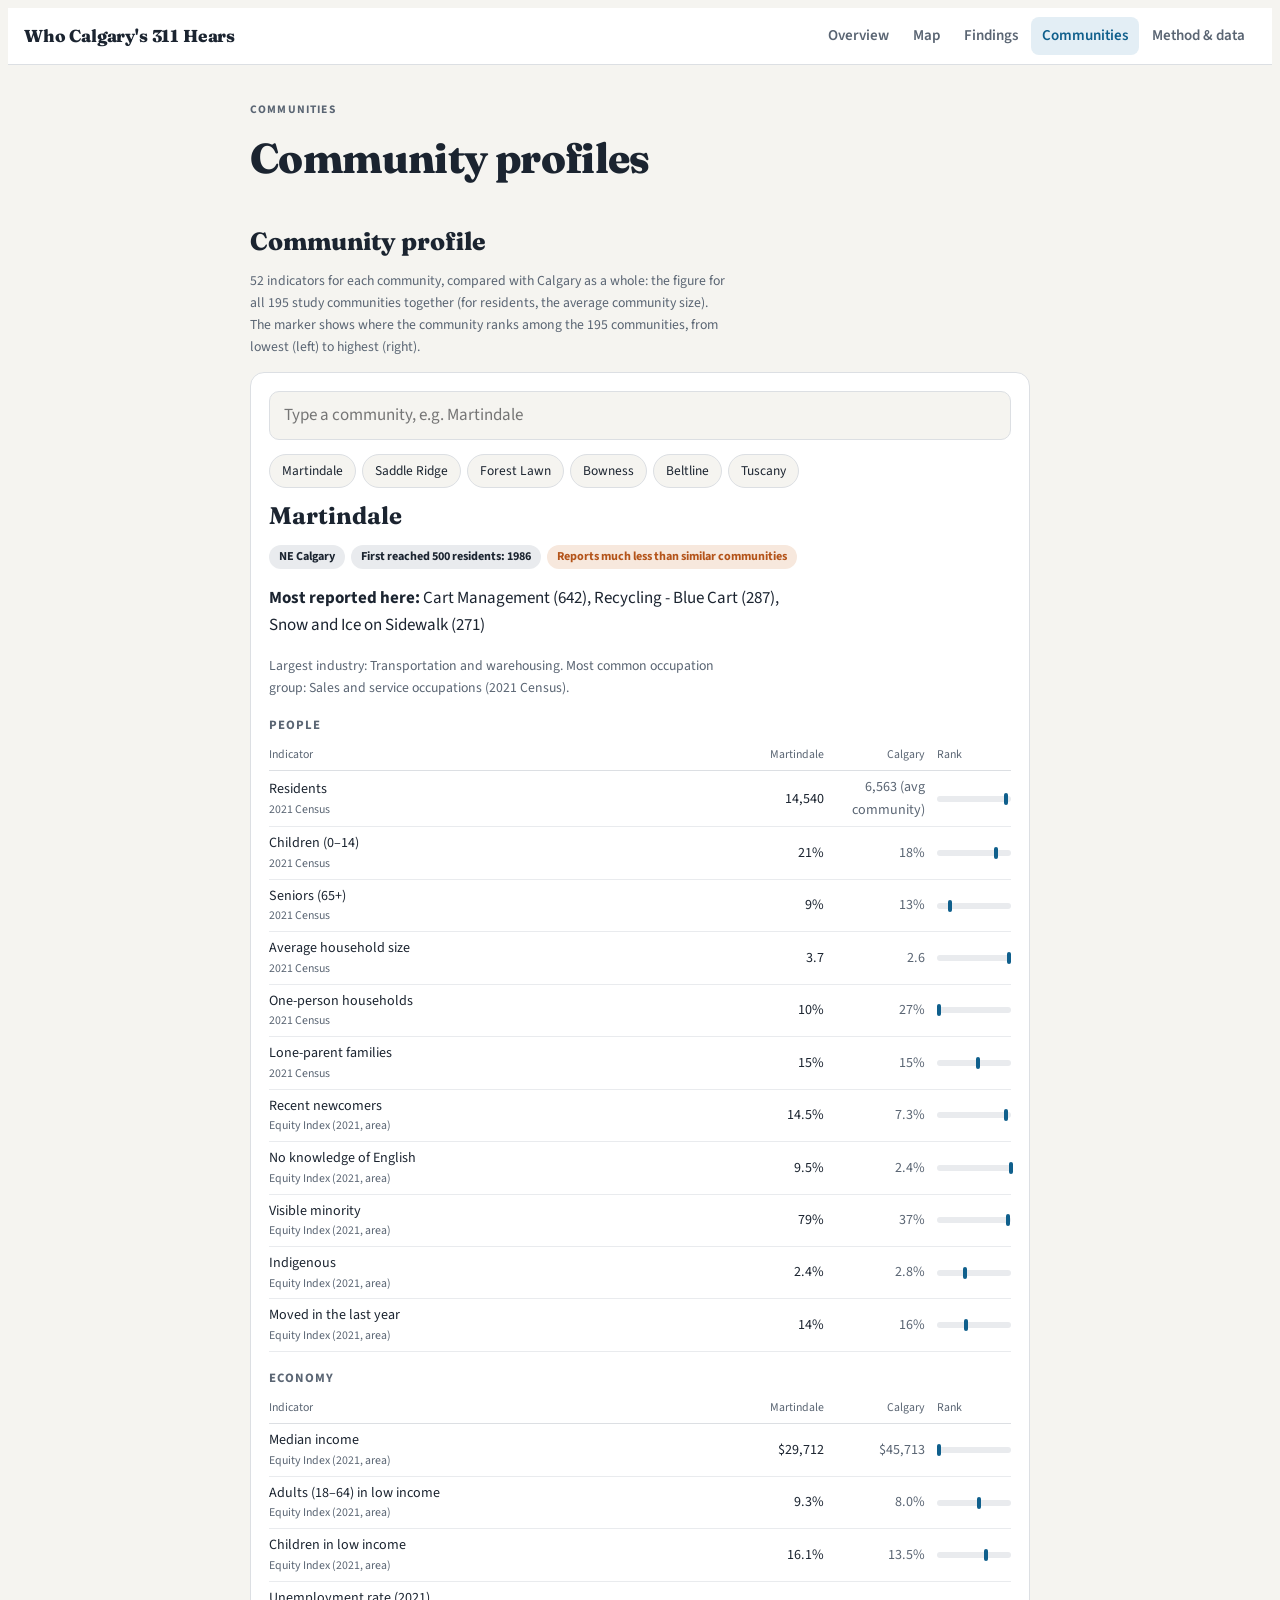
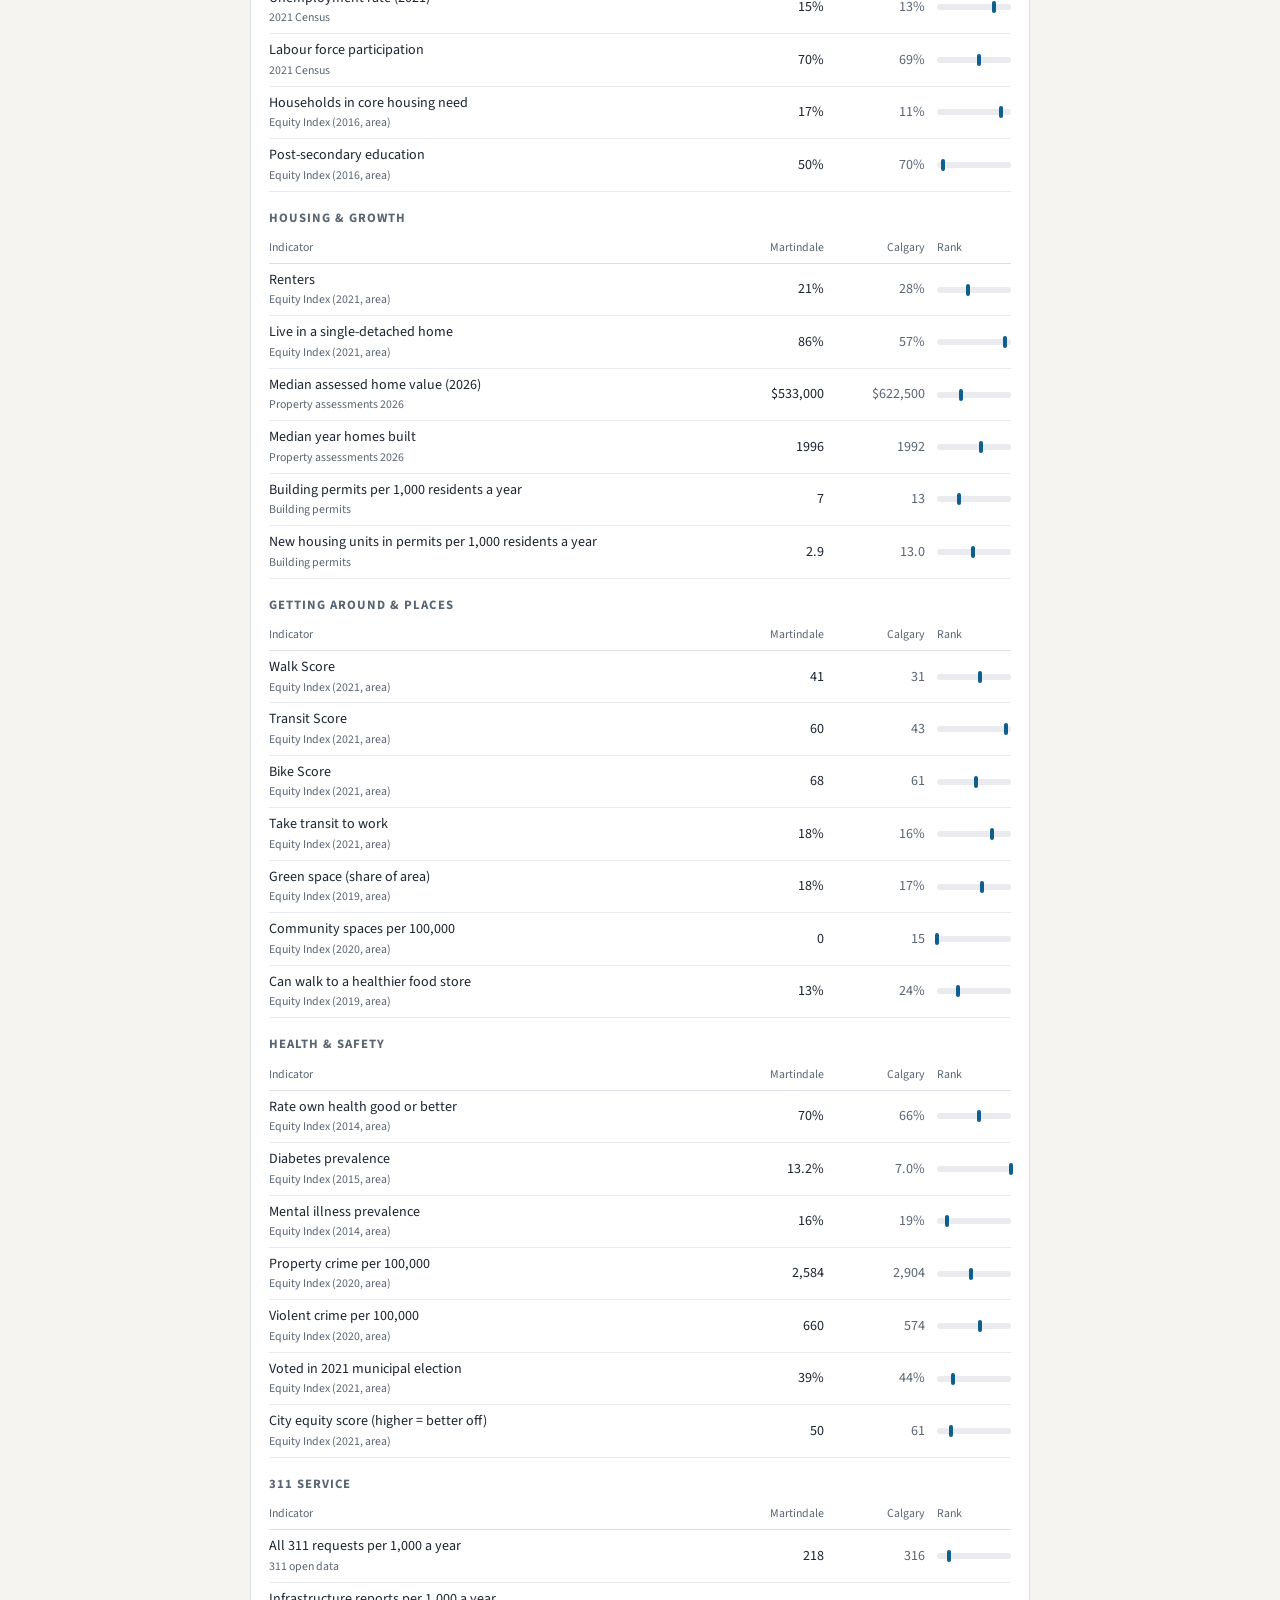
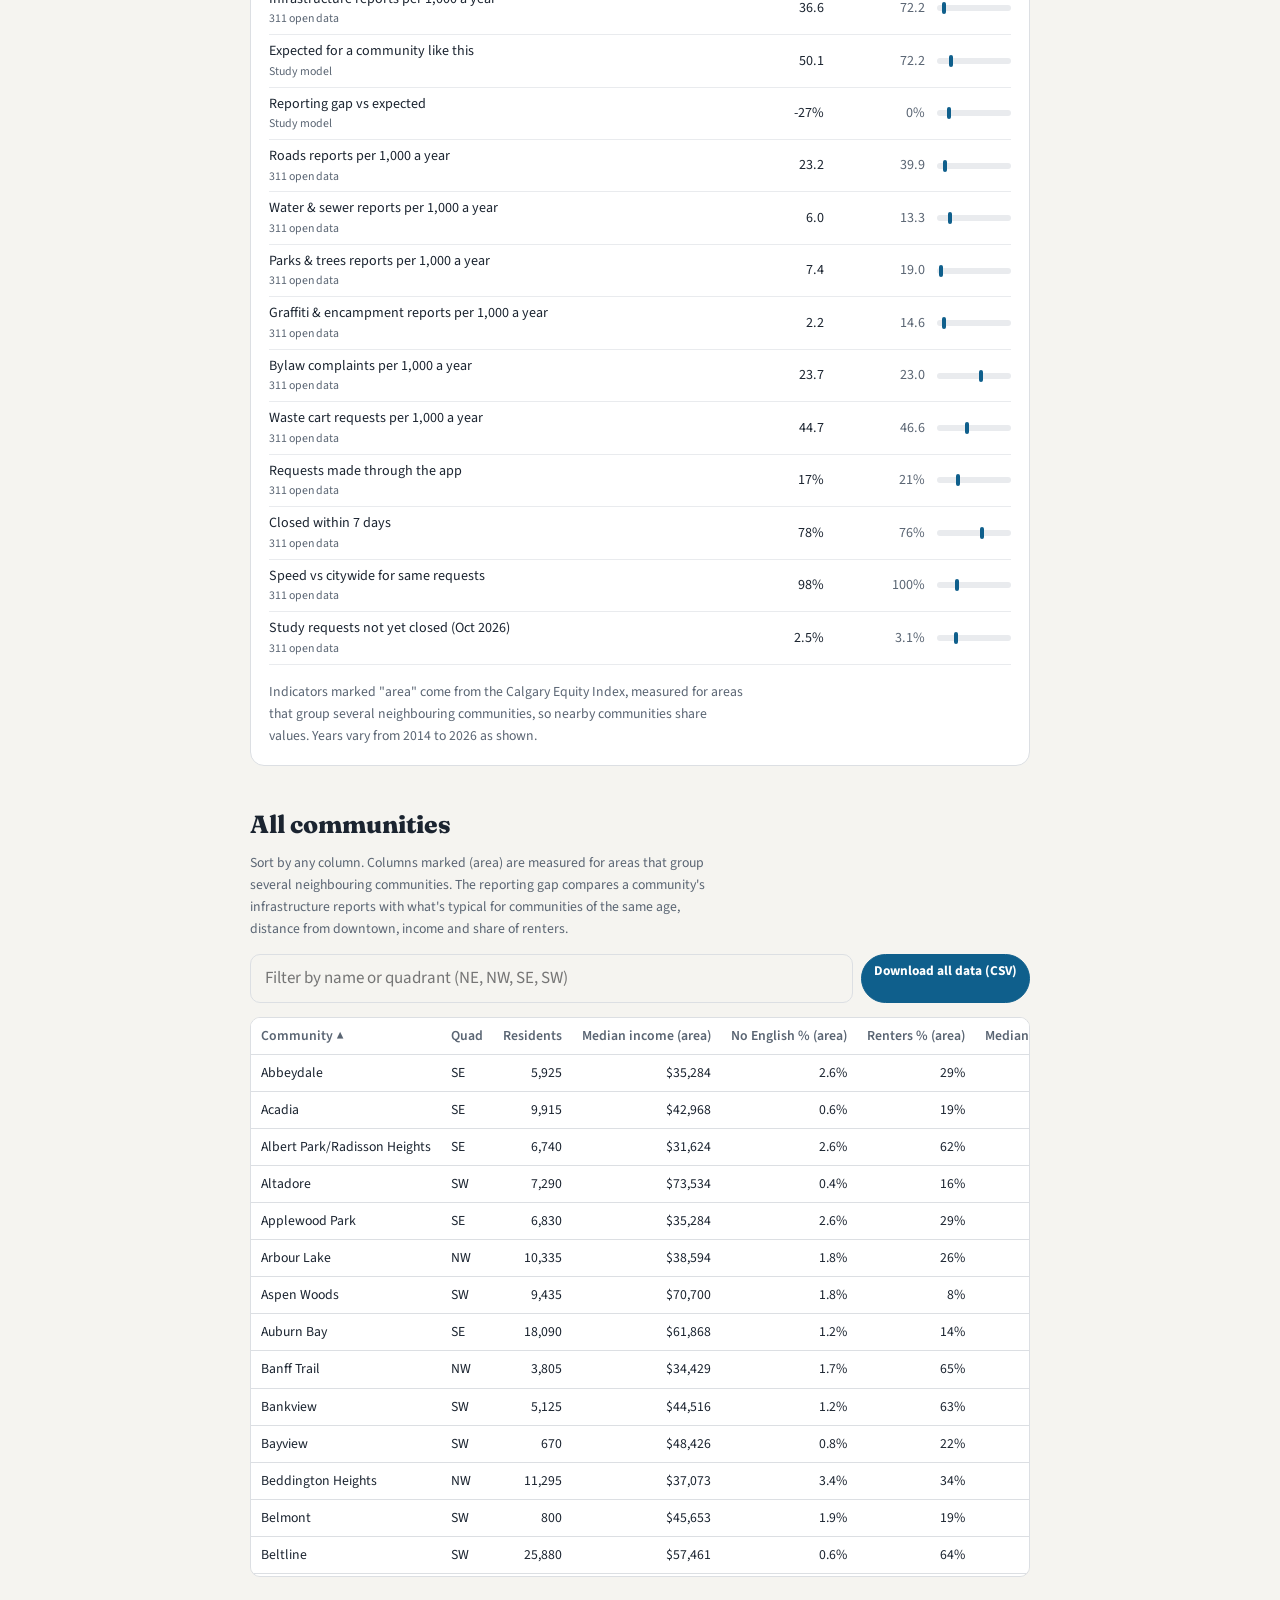
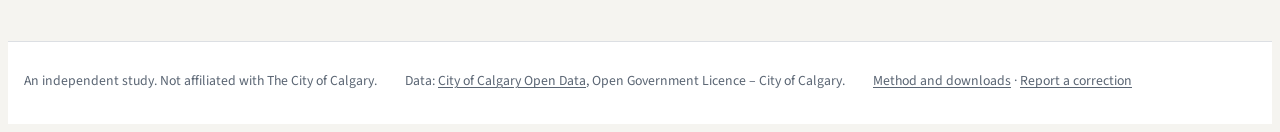
==== communities.html @ 69896192 "Add report to the City and expanded recommendations" ====
<!doctype html>
<html lang="en-CA">
<head>
<meta charset="utf-8">
<meta name="viewport" content="width=device-width, initial-scale=1, viewport-fit=cover">
<title>Communities · Who Calgary's 311 Hears</title>
<meta name="description" content="Profiles of 195 Calgary communities with 52 indicators each, and a sortable table of all communities.">
<meta property="og:title" content="Communities · Who Calgary's 311 Hears">
<meta property="og:description" content="Profiles of 195 Calgary communities with 52 indicators each, and a sortable table of all communities.">
<meta property="og:type" content="website">
<meta property="og:url" content="https://hassanaliarshad110.github.io/calgary-311/communities.html">
<meta property="og:image" content="https://hassanaliarshad110.github.io/calgary-311/assets/og.png">
<meta name="twitter:card" content="summary_large_image">
<link rel="icon" href="data:image/svg+xml,%3Csvg xmlns='http://www.w3.org/2000/svg' viewBox='0 0 64 64'%3E%3Crect width='64' height='64' rx='14' fill='%230f5f8c'/%3E%3Ctext x='32' y='42' font-family='Georgia,serif' font-size='26' font-weight='700' text-anchor='middle' fill='white'%3E311%3C/text%3E%3C/svg%3E">
<link rel="preconnect" href="https://fonts.googleapis.com"><link rel="preconnect" href="https://fonts.gstatic.com" crossorigin>
<link rel="stylesheet" href="https://fonts.googleapis.com/css2?family=Fraunces:opsz,wght@9..144,600;9..144,800&family=Source+Sans+3:ital,wght@0,400;0,600;0,700;1,400&family=JetBrains+Mono:wght@400;500&display=swap">
<link rel="stylesheet" href="assets/style.css?v=ac98791e">
</head>
<body>
<nav class="nav" aria-label="Site"><div class="in"><a class="brand" href="index.html">Who Calgary's 311 Hears</a><ul><li><a class="lk" href="index.html">Overview</a></li><li><a class="lk" href="map.html">Map</a></li><li><a class="lk" href="findings.html">Findings</a></li><li><a class="lk" href="communities.html" aria-current="page">Communities</a></li><li><a class="lk" href="method.html">Method & data</a></li></ul></div></nav>
<main>
<div class="wrap" style="margin-top:28px">
  <header style="padding-top:0"><span class="label">Communities</span><h1 style="font-size:clamp(1.8rem,5vw,2.6rem)">Community profiles</h1></header>
  <section class="stack">
    <h2>Community profile</h2>
    <p class="note">52 indicators for each community, compared with Calgary as a whole: the figure for all 195 study communities together (for residents, the average community size). The marker shows where the community ranks among the 195 communities, from lowest (left) to highest (right).</p>
    <div class="explorer">
      <div class="searchrow"><label for="cq" hidden>Community</label><input id="cq" list="clist" placeholder="Type a community, e.g. Martindale" autocomplete="off"></div>
      <datalist id="clist"></datalist>
      <div class="sugg" id="sugg"></div>
      <div class="card" id="card"></div>
    </div>
  </section>
  <section class="stack">
    <h2>All communities</h2>
    <p class="note">Sort by any column. Columns marked (area) are measured for areas that group several neighbouring communities. The reporting gap compares a community's infrastructure reports with what's typical for communities of the same age, distance from downtown, income and share of renters.</p>
    <div class="searchrow">
      <label for="tq" hidden>Filter</label><input id="tq" placeholder="Filter by name or quadrant (NE, NW, SE, SW)" autocomplete="off">
      <a class="btn primary" href="downloads/calgary-311-community-indicators.csv" download style="text-decoration:none">Download all data (CSV)</a>
    </div>
    <div class="tablewrap" style="max-height:560px"><table id="tbl"></table></div>
  </section>
</div>
</main>
<footer class="foot"><div class="in">
<span>An independent study. Not affiliated with The City of Calgary.</span>
<span>Data: <a href="https://data.calgary.ca/" target="_blank" rel="noopener">City of Calgary Open Data</a>, Open Government Licence – City of Calgary.</span>
<span><a href="method.html">Method and downloads</a> · <a href="https://github.com/hassanaliarshad110/calgary-311/issues" target="_blank" rel="noopener">Report a correction</a></span>
</div></footer>
<div class="toast" id="toast" role="status" hidden></div>
<script src="assets/report.js?v=cb97d001"></script>
</body>
</html>
---- assets/style.css ----
/* Layout: research brief in one reading column; findings with charts, then a data-rich community profile and a sortable table of all communities, then actions and method. */
:root{
  --bg:#f5f4f0; --surface:#ffffff; --ink:#1b2430; --muted:#5a6573; --line:#dcdfe3; --grid:#e9ebee;
  --accent:#0f5f8c; --accent-soft:#e3eef5; --mark:#0f5f8c; --mark-dim:#a9c4d6; --flag:#b4541a; --flag-soft:#f7e8dd;
  --land:#e7e5df; --water:#a7c8dd; --road:#ffffff; --road2:#fbfaf7; --bound:#ffffff; --nodata:#d6d4ce;
  --s1:#dbe8f1; --s2:#a9cbe1; --s3:#6fa5cb; --s4:#337ba9; --s5:#0d4f76;
  --g1:#b4541a; --g2:#e3a476; --g3:#ebe7df; --g4:#8ab8d6; --g5:#0f5f8c;
  --pin-fire:#c0392b; --pin-health:#23795a; --pin-civic:#5b4fa0;
  --f-display:"Fraunces", Georgia, "Times New Roman", serif;
  --f-body:"Source Sans 3", "Segoe UI", system-ui, -apple-system, sans-serif;
  --f-mono:"JetBrains Mono", ui-monospace, Menlo, Consolas, monospace;
}
@media (prefers-color-scheme: dark){:root:not([data-theme="light"]){
  --bg:#11161c; --surface:#18202a; --ink:#e4e8ed; --muted:#9aa5b2; --line:#2b3542; --grid:#232c37;
  --accent:#6cb6e0; --accent-soft:#17303f; --mark:#6cb6e0; --mark-dim:#35566b; --flag:#eb9a62; --flag-soft:#3a2618;
  --land:#0c1116; --water:#1b394e; --road:#5d6875; --road2:#3c4652; --bound:#0f141a; --nodata:#161c23;
  --s1:#16303f; --s2:#1e4a62; --s3:#2c6d91; --s4:#4b98c4; --s5:#93cdee;
  --g1:#eb9a62; --g2:#8f5532; --g3:#4b5561; --g4:#2c6d91; --g5:#93cdee;
  --pin-fire:#d9604c; --pin-health:#3aa87c; --pin-civic:#8a7fd6; color-scheme:dark }}
:root[data-theme="dark"]{
  --bg:#11161c; --surface:#18202a; --ink:#e4e8ed; --muted:#9aa5b2; --line:#2b3542; --grid:#232c37;
  --accent:#6cb6e0; --accent-soft:#17303f; --mark:#6cb6e0; --mark-dim:#35566b; --flag:#eb9a62; --flag-soft:#3a2618;
  --land:#0c1116; --water:#1b394e; --road:#5d6875; --road2:#3c4652; --bound:#0f141a; --nodata:#161c23;
  --s1:#16303f; --s2:#1e4a62; --s3:#2c6d91; --s4:#4b98c4; --s5:#93cdee;
  --g1:#eb9a62; --g2:#8f5532; --g3:#4b5561; --g4:#2c6d91; --g5:#93cdee;
  --pin-fire:#d9604c; --pin-health:#3aa87c; --pin-civic:#8a7fd6; color-scheme:dark }
*{box-sizing:border-box}
body{background:var(--bg);color:var(--ink);font-family:var(--f-body);font-size:17px;line-height:1.6;
  padding-left:max(16px, env(safe-area-inset-left, 0px));padding-right:max(16px, env(safe-area-inset-right, 0px));padding-block:0 56px}
.wrap{max-width:780px;margin:0 auto;display:flex;flex-direction:column;gap:44px}
h1,h2,h3{font-family:var(--f-display);margin:0;line-height:1.15;text-wrap:balance}
p{margin:0;max-width:68ch}
a{color:var(--accent);text-underline-offset:2px}
a:focus-visible,button:focus-visible,input:focus-visible,select:focus-visible,th:focus-visible{outline:2px solid var(--accent);outline-offset:2px;border-radius:4px}
.label{font-size:.72rem;letter-spacing:.1em;text-transform:uppercase;color:var(--muted);font-weight:700}
.note{font-size:.86rem;color:var(--muted)}
.stack{display:flex;flex-direction:column;gap:14px}
header{padding-top:32px;display:flex;flex-direction:column;gap:16px}
h1{font-size:clamp(2.1rem,7vw,3.2rem);font-weight:800;letter-spacing:-.015em}
.lede{font-size:1.15rem}
.meta{font-size:.85rem;color:var(--muted)}
.key{display:grid;grid-template-columns:repeat(auto-fit,minmax(200px,1fr));gap:1px;background:var(--line);border:1px solid var(--line);border-radius:12px;overflow:hidden}
.key div{background:var(--surface);padding:16px 18px;display:flex;flex-direction:column;gap:6px}
.key b{font-family:var(--f-display);font-size:1.9rem;font-weight:800;line-height:1;font-variant-numeric:tabular-nums}
.key span{font-size:.9rem;color:var(--muted);line-height:1.4}
section.finding{display:flex;flex-direction:column;gap:16px}
.fnum{font-family:var(--f-mono);color:var(--accent);font-size:.85rem}
h2{font-size:1.55rem;font-weight:800}
.chart{background:var(--surface);border:1px solid var(--line);border-radius:12px;padding:18px 18px 14px;display:flex;flex-direction:column;gap:12px;min-width:0}
.chart-title{font-weight:700;font-size:.98rem}
.bars{display:flex;flex-direction:column;gap:10px}
.bar-row{display:grid;grid-template-columns:minmax(110px,36%) 1fr 4.4rem;align-items:center;gap:10px;font-size:.9rem}
.bar-row .lab{line-height:1.25;min-width:0}
.bar-row .lab small{display:block;color:var(--muted);font-size:.78rem}
.track{position:relative;height:22px;border-left:1px solid var(--muted)}
.fill{position:absolute;left:0;top:2px;bottom:2px;background:var(--mark);border-radius:0 4px 4px 0}
.fill.dim{background:var(--mark-dim)}
.ref{position:absolute;top:-4px;bottom:-4px;border-left:2px dashed var(--muted)}
.val{font-family:var(--f-mono);font-size:.85rem;text-align:right;font-variant-numeric:tabular-nums}
.bar-row:hover .fill{filter:brightness(1.12)}
/* dot plot */
.dots{display:flex;flex-direction:column;gap:6px}
.dot-row{display:grid;grid-template-columns:minmax(120px,46%) 1fr 3.4rem;align-items:center;gap:10px;font-size:.84rem}
.dot-track{position:relative;height:18px;border-left:1px solid var(--grid);border-right:1px solid var(--grid);background:linear-gradient(var(--grid),var(--grid)) center/100% 1px no-repeat}
.dot{position:absolute;top:50%;width:11px;height:11px;margin:-5.5px 0 0 -5.5px;border-radius:50%;background:var(--mark-dim);border:2px solid var(--surface)}
.dot.main{background:var(--mark)}
.ci{position:absolute;top:50%;height:3px;margin-top:-1.5px;background:var(--mark)}
.axis{display:grid;grid-template-columns:minmax(120px,46%) 1fr 3.4rem;gap:10px;font-size:.75rem;color:var(--muted);font-family:var(--f-mono)}
.axis div:nth-child(2){display:flex;justify-content:space-between}
.callout{border-left:4px solid var(--accent);background:var(--accent-soft);padding:12px 16px;border-radius:0 10px 10px 0}
.tablewrap{overflow-x:auto;border:1px solid var(--line);border-radius:10px;background:var(--surface)}
table{border-collapse:collapse;font-size:.86rem;width:100%}
th,td{text-align:left;padding:7px 10px;border-bottom:1px solid var(--line);font-variant-numeric:tabular-nums;white-space:nowrap}
th{color:var(--muted);font-weight:600;background:var(--surface);position:sticky;top:0}
td.num,th.num{text-align:right}
tbody tr:hover{background:var(--accent-soft)}
th.sort{cursor:pointer;user-select:none}
th.sort[aria-sort="ascending"]::after{content:" ▲"} th.sort[aria-sort="descending"]::after{content:" ▼"}
/* profile */
.explorer{background:var(--surface);border:1px solid var(--line);border-radius:14px;padding:18px;display:flex;flex-direction:column;gap:14px}
.searchrow{display:flex;gap:8px;flex-wrap:wrap}
#cq,#tq{font:inherit;padding:10px 14px;border-radius:10px;border:1px solid var(--line);background:var(--bg);color:var(--ink);flex:1 1 220px;min-width:0}
.sugg{display:flex;flex-wrap:wrap;gap:6px}
.sugg button,.btn{font:inherit;font-size:.84rem;border:1px solid var(--line);background:var(--bg);color:var(--ink);border-radius:999px;padding:5px 12px;cursor:pointer}
.btn.primary{background:var(--accent);color:var(--surface);border-color:var(--accent);font-weight:700}
.card{display:flex;flex-direction:column;gap:16px}
.card h3{font-size:1.5rem}
.chips{display:flex;gap:6px;flex-wrap:wrap}
.pill{display:inline-block;font-size:.76rem;font-weight:700;border-radius:999px;padding:2px 10px;background:var(--grid);color:var(--ink)}
.pill.lo{background:var(--flag-soft);color:var(--flag)} .pill.ok{background:var(--accent-soft);color:var(--accent)}
.grp h4{margin:0 0 6px;font-family:var(--f-body);font-size:.8rem;letter-spacing:.08em;text-transform:uppercase;color:var(--muted)}
.ind{display:grid;grid-template-columns:minmax(0,1fr) 5.6rem 5.6rem 4.6rem;gap:4px 12px;align-items:center;font-size:.88rem;padding:5px 0;border-bottom:1px solid var(--grid)}
.ind.head{font-size:.74rem;color:var(--muted);border-bottom:1px solid var(--line)}
.ind .v,.ind .c{text-align:right;font-variant-numeric:tabular-nums}
.ind .c{color:var(--muted)}
.pbar{height:6px;background:var(--grid);border-radius:3px;position:relative}
.pbar i{position:absolute;top:-3px;width:4px;height:12px;border-radius:2px;background:var(--mark);margin-left:-2px}
.ind small{color:var(--muted);font-size:.74rem;display:block}
.recs{margin:0;padding-left:20px;display:flex;flex-direction:column;gap:10px;max-width:68ch}
.limits{margin:0;padding-left:20px;display:flex;flex-direction:column;gap:8px;font-size:.95rem;max-width:68ch}
.toast{position:fixed;left:50%;bottom:calc(20px + env(safe-area-inset-bottom, 0px));transform:translateX(-50%);background:var(--ink);color:var(--bg);padding:10px 16px;border-radius:10px;font-size:.9rem;z-index:20}
@media (max-width:520px){ .bar-row{grid-template-columns:96px 1fr 3.8rem;font-size:.84rem} .dot-row,.axis{grid-template-columns:110px 1fr 3rem} .ind{grid-template-columns:minmax(0,1fr) 4.6rem 4.6rem;} .ind .p{display:none} }
/* ---- Leaflet essentials (inlined: the artifact frame blocks external stylesheets) ---- */
.leaflet-pane,.leaflet-marker-icon,.leaflet-pane>svg,.leaflet-pane>canvas,.leaflet-zoom-box,.leaflet-layer{position:absolute;left:0;top:0}
.leaflet-container{overflow:hidden;-webkit-tap-highlight-color:transparent;outline-offset:1px}
.leaflet-container.leaflet-touch-zoom{touch-action:pan-x pan-y}
.leaflet-container.leaflet-touch-drag{touch-action:pinch-zoom}
.leaflet-container.leaflet-touch-drag.leaflet-touch-zoom{touch-action:none}
.leaflet-pane{z-index:400}.leaflet-overlay-pane{z-index:400}.leaflet-marker-pane{z-index:600}.leaflet-tooltip-pane{z-index:650}.leaflet-popup-pane{z-index:700}
.leaflet-map-pane canvas{z-index:100}.leaflet-map-pane svg{z-index:200}
.leaflet-zoom-animated{transform-origin:0 0}
.leaflet-zoom-anim .leaflet-zoom-animated{transition:transform .25s cubic-bezier(0,0,.25,1)}
.leaflet-zoom-anim .leaflet-zoom-hide{visibility:hidden}
.leaflet-interactive{cursor:pointer}
.leaflet-grab{cursor:grab}.leaflet-dragging .leaflet-grab,.leaflet-dragging .leaflet-interactive{cursor:grabbing}
.leaflet-marker-icon,.leaflet-pane>svg path,.leaflet-tooltip{pointer-events:none}
.leaflet-marker-icon.leaflet-interactive,.leaflet-pane>svg path.leaflet-interactive{pointer-events:auto}
.leaflet-top,.leaflet-bottom{position:absolute;z-index:1000;pointer-events:none}
.leaflet-top{top:0}.leaflet-right{right:0}.leaflet-bottom{bottom:0}.leaflet-left{left:0}
.leaflet-control{position:relative;z-index:800;pointer-events:auto;float:left;clear:both}
.leaflet-right .leaflet-control{float:right}
.leaflet-top .leaflet-control{margin-top:10px}.leaflet-bottom .leaflet-control{margin-bottom:10px}
.leaflet-left .leaflet-control{margin-left:10px}.leaflet-right .leaflet-control{margin-right:10px}
.leaflet-bar{border-radius:8px;border:1px solid var(--line);background:var(--surface);overflow:hidden;box-shadow:0 1px 4px rgba(0,0,0,.12)}
.leaflet-bar a{display:block;width:34px;height:34px;line-height:32px;text-align:center;text-decoration:none;color:var(--ink);font:700 18px/32px var(--f-body);border-bottom:1px solid var(--line)}
.leaflet-bar a:last-child{border-bottom:none}
.leaflet-bar a:hover{background:var(--accent-soft)}
.leaflet-bar a.leaflet-disabled{color:var(--muted);cursor:default;background:var(--surface)}
.leaflet-control-attribution{background:color-mix(in srgb,var(--surface) 85%,transparent);margin:0!important;padding:1px 6px;font-size:11px;color:var(--muted);border-top-left-radius:6px}
.leaflet-control-attribution a{color:var(--muted)}
.leaflet-tooltip{position:absolute;white-space:nowrap}
.leaflet-div-icon{background:none;border:none}

/* ---- Community map ---- */
.mapsec{display:flex;flex-direction:column;gap:14px;max-width:1240px;margin:44px auto 0}
.mapsec .intro{display:flex;flex-direction:column;gap:8px;max-width:780px}
.mapbar{display:flex;flex-wrap:wrap;gap:8px;align-items:center}
.mapbar label{font-size:.82rem;color:var(--muted);font-weight:600}
#mm,#ms{font:inherit;font-size:.95rem;padding:9px 12px;border-radius:10px;border:1px solid var(--line);background:var(--surface);color:var(--ink);min-width:0}
#mm{flex:0 1 330px}
#ms{flex:1 1 220px}
.mapgrid{display:grid;grid-template-columns:minmax(0,1fr) 380px;border:1px solid var(--line);border-radius:14px;overflow:hidden;background:var(--surface);height:min(78vh,760px)}
#map{height:100%;background:var(--land);min-width:0}
#map:focus-visible{outline:2px solid var(--accent);outline-offset:-2px}
.mpanel{border-left:1px solid var(--line);overflow-y:auto;padding:18px 18px 22px;display:flex;flex-direction:column;gap:16px;min-width:0}
.mpanel>*{flex-shrink:0}
.mpanel h3{font-size:1.45rem}
#map:not(.zin) .svcpin span{display:none}
.mpanel h4{margin:0;font-family:var(--f-body);font-size:.74rem;letter-spacing:.09em;text-transform:uppercase;color:var(--muted)}
.mpanel .sub{font-size:.88rem;color:var(--muted);line-height:1.4}
.facts{display:grid;grid-template-columns:repeat(2,minmax(0,1fr));gap:1px;background:var(--line);border:1px solid var(--line);border-radius:10px;overflow:hidden}
.facts div{background:var(--surface);padding:9px 11px;display:flex;flex-direction:column;gap:2px;min-width:0}
.facts b{font-family:var(--f-mono);font-size:1.02rem;font-weight:500;font-variant-numeric:tabular-nums}
.facts span{font-size:.76rem;color:var(--muted);line-height:1.25}
.facts .cmp{font-size:.72rem;color:var(--muted)}
.mlist{display:flex;flex-direction:column;gap:0;margin:0;padding:0;list-style:none}
.mlist li{display:grid;grid-template-columns:minmax(0,1fr) auto;gap:2px 10px;padding:7px 0;border-bottom:1px solid var(--grid);font-size:.88rem;line-height:1.35}
.mlist li:last-child{border-bottom:none}
.mlist .k{color:var(--muted);font-size:.76rem;grid-column:1/-1}
.mlist .d{font-family:var(--f-mono);font-size:.8rem;color:var(--muted);white-space:nowrap}
.phones li{grid-template-columns:minmax(0,1fr) auto}
.phones .num{font-family:var(--f-mono);font-size:.9rem;font-weight:500;user-select:all;white-space:nowrap}
.phones .num.big{font-size:1.05rem;color:var(--flag)}
.mlegend{position:absolute;left:calc(10px + env(safe-area-inset-left,0px));bottom:26px;z-index:900;background:var(--surface);border:1px solid var(--line);border-radius:10px;padding:8px 10px;font-size:.76rem;display:flex;flex-direction:column;gap:5px;max-width:min(300px,70%);box-shadow:0 1px 4px rgba(0,0,0,.12)}
.mlegend .t{font-weight:700;font-size:.78rem}
.mlegend .sw{display:grid;grid-template-columns:repeat(var(--n),1fr);gap:2px}
.mlegend .sw i{height:10px;border-radius:2px}
.mlegend .lb{display:flex;justify-content:space-between;color:var(--muted);font-family:var(--f-mono);font-size:.7rem;gap:6px}
.mlegend .nd{display:flex;align-items:center;gap:6px;color:var(--muted)}
.mlegend .nd i{width:14px;height:10px;border-radius:2px;background:var(--nodata);border:1px solid var(--line)}
.mwrap{position:relative;height:100%;min-width:0}
.clabel{font:600 11px/1.1 var(--f-body);color:var(--ink);text-shadow:0 0 3px var(--bg),0 0 3px var(--bg),0 0 2px var(--bg);text-align:center;transform:translate(-50%,-50%);white-space:nowrap;letter-spacing:.01em}
.svcpin{display:flex;align-items:center;gap:4px;transform:translate(-50%,-50%);white-space:nowrap}
.svcpin i{width:22px;height:22px;border-radius:50%;display:grid;place-items:center;font:700 11px/1 var(--f-body);color:#fff;border:2px solid var(--surface);box-shadow:0 1px 3px rgba(0,0,0,.3)}
.svcpin span{font:600 11px/1.1 var(--f-body);background:var(--surface);color:var(--ink);padding:2px 6px;border-radius:6px;border:1px solid var(--line)}
.mhint{font-size:.84rem;color:var(--muted)}
@media (max-width:520px){ .mlegend{font-size:.68rem;padding:6px 8px;max-width:62%;bottom:22px} .mlegend .nd{display:none} }
.mbtn{font:inherit;font-size:.84rem;border:1px solid var(--line);background:var(--bg);color:var(--ink);border-radius:999px;padding:5px 12px;cursor:pointer;align-self:flex-start}
.mbtn:hover{background:var(--accent-soft)}
@media (max-width:880px){
  .mapgrid{grid-template-columns:1fr;height:auto}
  #map,.mwrap{height:62vh;min-height:380px}
  .mpanel{border-left:none;border-top:1px solid var(--line);max-height:none}
}

@media (prefers-reduced-motion: reduce){*{transition:none!important}}

/* ---- site chrome ---- */
body{padding-block:0 0}
body::before{content:"";position:fixed;inset:0 0 auto;height:env(safe-area-inset-top,0px);z-index:1100;background:var(--surface)}
.nav{position:sticky;top:env(safe-area-inset-top,0px);z-index:1050;background:var(--surface);border-bottom:1px solid var(--line);margin:0 calc(-1 * max(16px, env(safe-area-inset-right,0px))) 0 calc(-1 * max(16px, env(safe-area-inset-left,0px)));padding:0 max(16px, env(safe-area-inset-right,0px)) 0 max(16px, env(safe-area-inset-left,0px))}
.nav .in{max-width:1240px;margin:0 auto;display:flex;align-items:center;gap:6px 18px;flex-wrap:wrap;min-height:56px;padding-block:6px}
.brand{font-family:var(--f-display);font-weight:800;font-size:1.08rem;color:var(--ink);text-decoration:none;margin-right:auto;letter-spacing:-.01em}
.nav ul{display:flex;gap:2px;list-style:none;margin:0;padding:0;flex-wrap:wrap}
.nav a.lk{display:block;padding:7px 11px;border-radius:8px;color:var(--muted);text-decoration:none;font-weight:600;font-size:.94rem}
.nav a.lk:hover{background:var(--accent-soft);color:var(--ink)}
.nav a.lk[aria-current="page"]{color:var(--accent);background:var(--accent-soft)}
main{padding-block:8px 64px}
.foot{border-top:1px solid var(--line);margin:0 calc(-1 * max(16px, env(safe-area-inset-right,0px))) 0 calc(-1 * max(16px, env(safe-area-inset-left,0px)));padding:28px max(16px, env(safe-area-inset-right,0px)) calc(32px + env(safe-area-inset-bottom,0px)) max(16px, env(safe-area-inset-left,0px));background:var(--surface)}
.foot .in{max-width:1240px;margin:0 auto;display:flex;flex-wrap:wrap;gap:10px 28px;font-size:.86rem;color:var(--muted)}
.foot a{color:var(--muted)}
.cards{display:grid;grid-template-columns:repeat(auto-fit,minmax(220px,1fr));gap:12px}
.cardlink{display:flex;flex-direction:column;gap:6px;background:var(--surface);border:1px solid var(--line);border-radius:12px;padding:16px 18px;text-decoration:none;color:var(--ink)}
.cardlink:hover{border-color:var(--accent)}
.cardlink b{font-family:var(--f-display);font-size:1.15rem}
.cardlink span{color:var(--muted);font-size:.92rem;line-height:1.45}
.cardlink em{font-style:normal;color:var(--accent);font-weight:700;font-size:.9rem;margin-top:auto}
.dl{display:flex;flex-direction:column;gap:0;border:1px solid var(--line);border-radius:12px;background:var(--surface);overflow:hidden}
.dl a{display:grid;grid-template-columns:minmax(0,1fr) auto;gap:2px 12px;padding:12px 16px;border-bottom:1px solid var(--line);text-decoration:none;color:var(--ink)}
.dl a:last-child{border-bottom:none}
.dl a:hover{background:var(--accent-soft)}
.dl small{color:var(--muted);grid-column:1/-1;font-size:.84rem}
.dl .sz{font-family:var(--f-mono);font-size:.8rem;color:var(--muted)}
.mapsec.full{margin-top:20px}
.mapsec.full .mapgrid{height:calc(100vh - 230px);min-height:520px}
.basemap{display:flex;align-items:center;gap:6px;font-size:.88rem;color:var(--muted)}
.basemap input{accent-color:var(--accent);width:16px;height:16px}
@media (max-width:880px){ .mapsec.full .mapgrid{height:auto;min-height:0} }
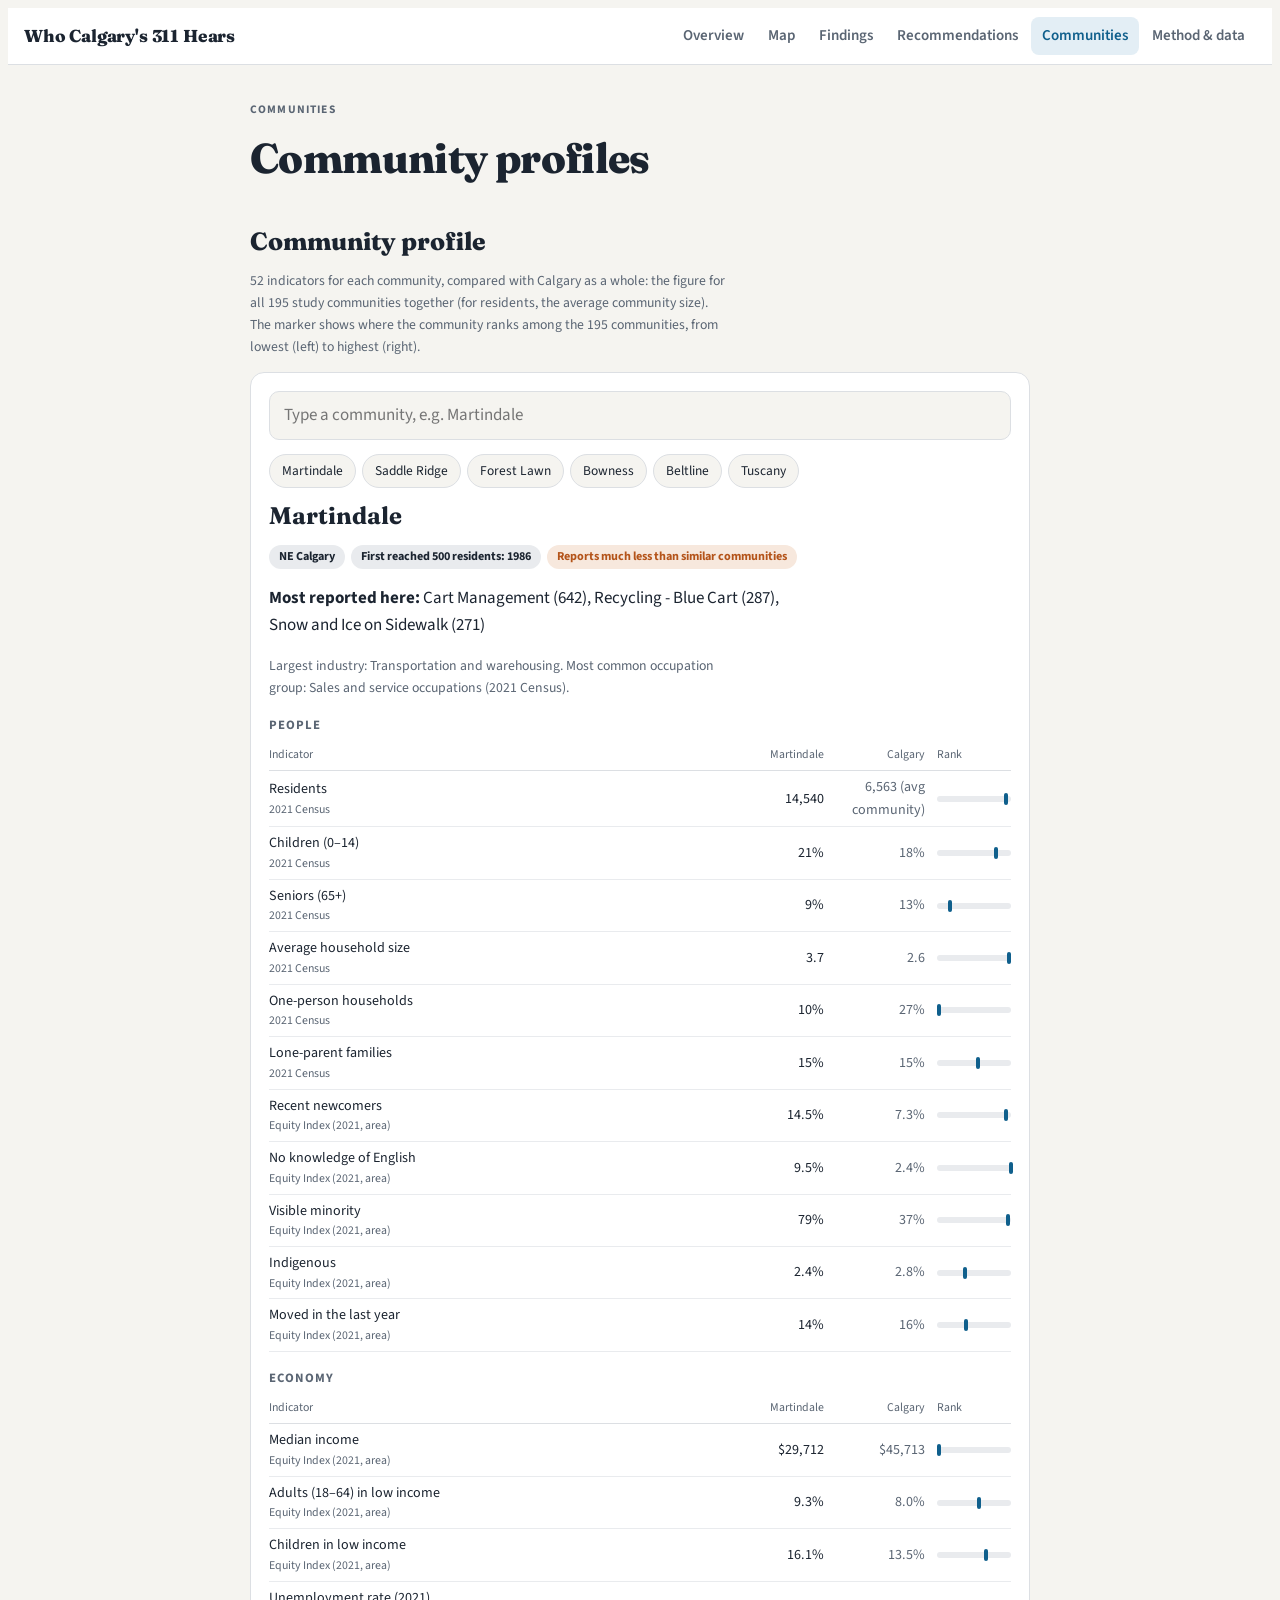
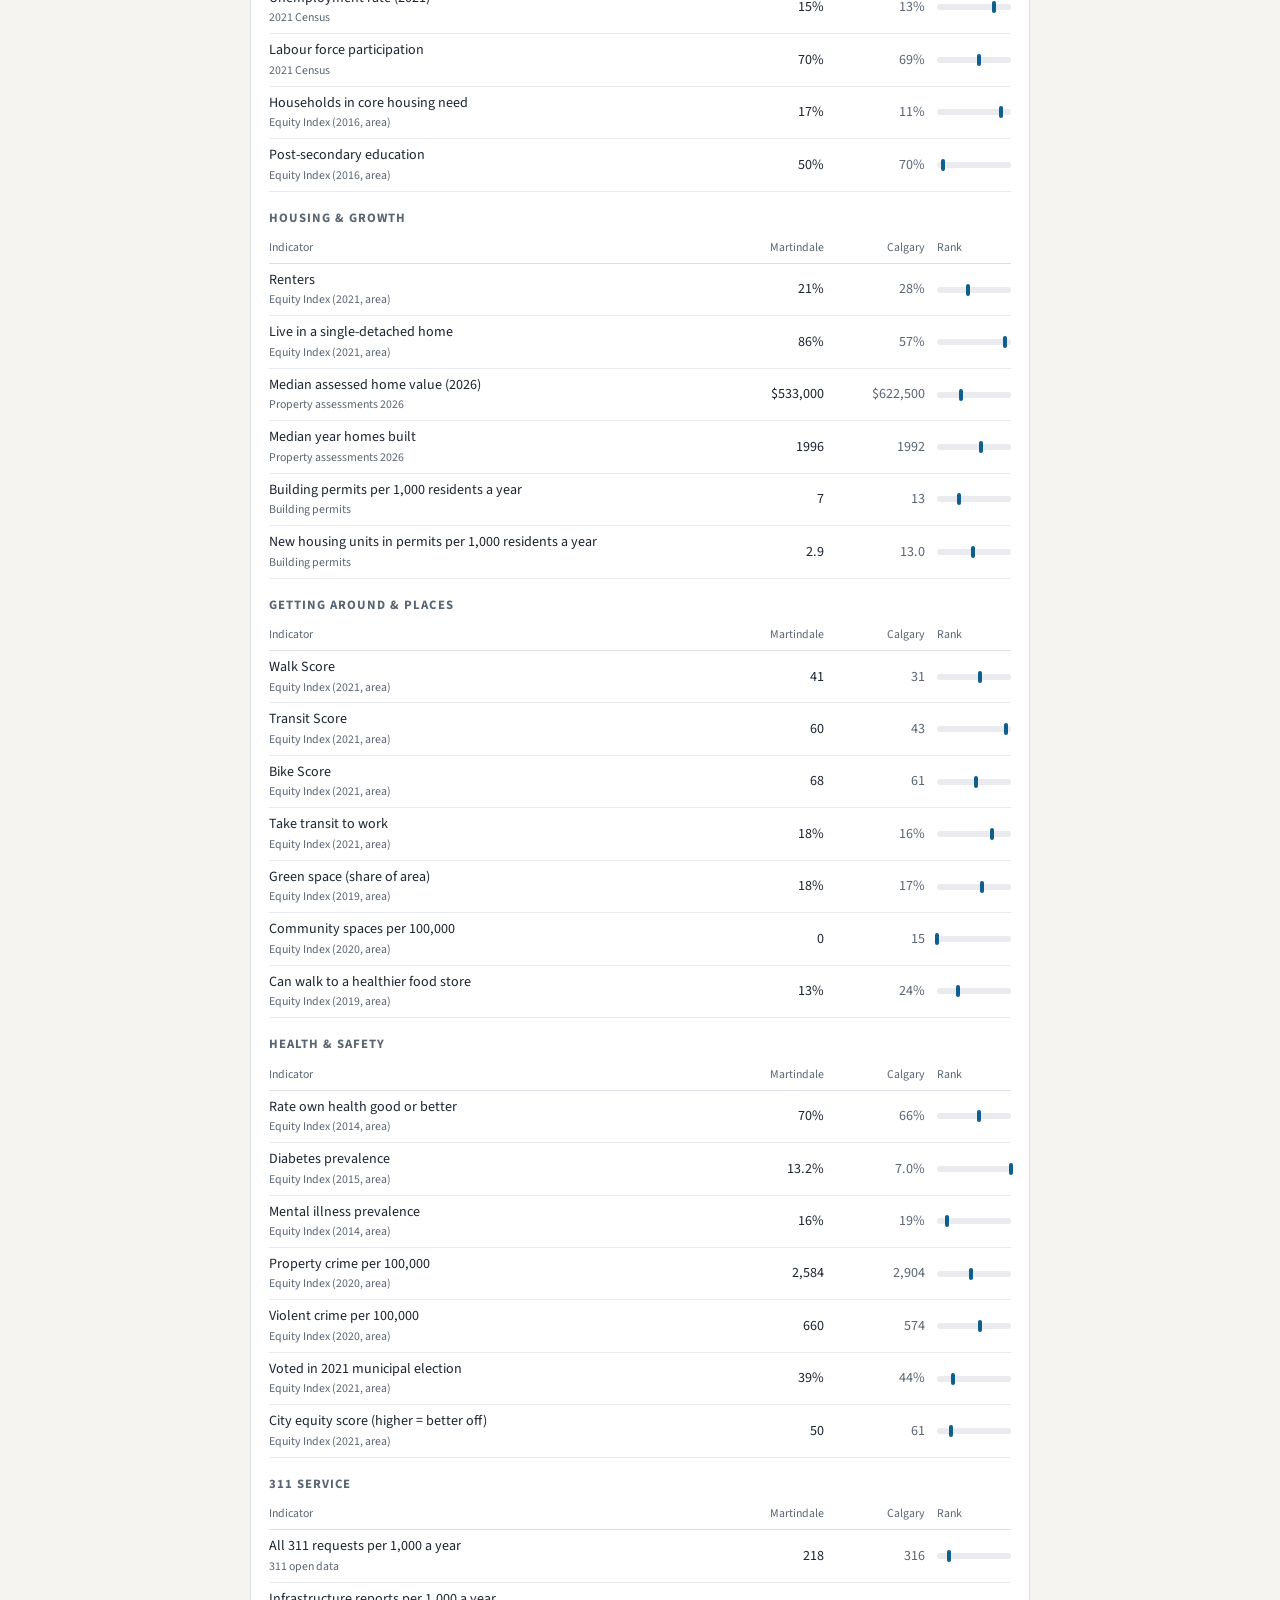
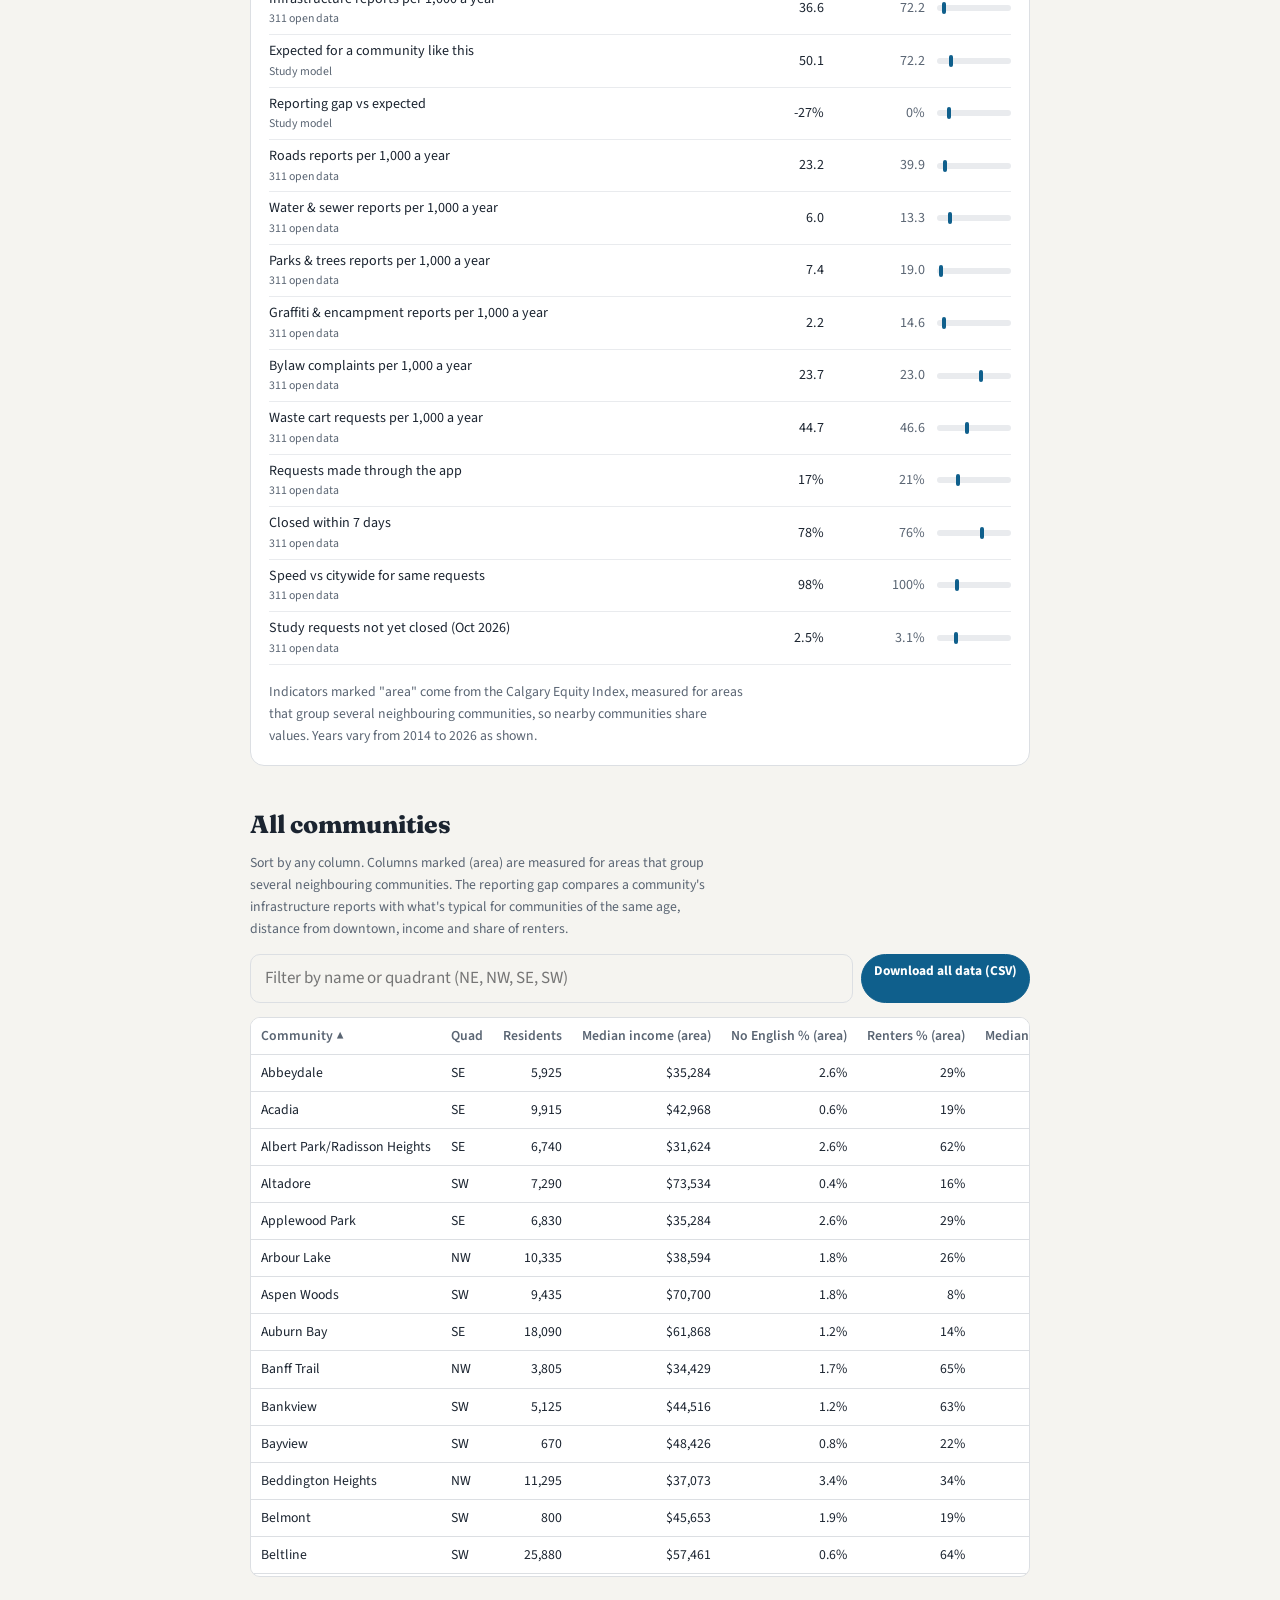
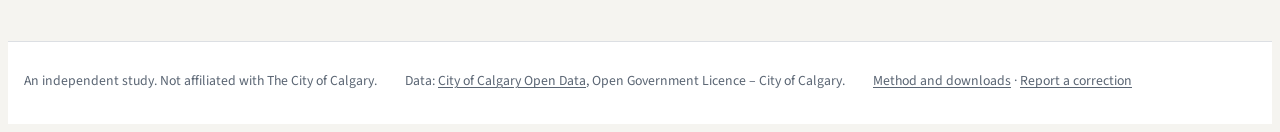
==== commit 33c82821: "Add Recommendations page" ====
--- a/communities.html
+++ b/communities.html
@@ -14,10 +14,10 @@
 <link rel="icon" href="data:image/svg+xml,%3Csvg xmlns='http://www.w3.org/2000/svg' viewBox='0 0 64 64'%3E%3Crect width='64' height='64' rx='14' fill='%230f5f8c'/%3E%3Ctext x='32' y='42' font-family='Georgia,serif' font-size='26' font-weight='700' text-anchor='middle' fill='white'%3E311%3C/text%3E%3C/svg%3E">
 <link rel="preconnect" href="https://fonts.googleapis.com"><link rel="preconnect" href="https://fonts.gstatic.com" crossorigin>
 <link rel="stylesheet" href="https://fonts.googleapis.com/css2?family=Fraunces:opsz,wght@9..144,600;9..144,800&family=Source+Sans+3:ital,wght@0,400;0,600;0,700;1,400&family=JetBrains+Mono:wght@400;500&display=swap">
-<link rel="stylesheet" href="assets/style.css?v=ac98791e">
+<link rel="stylesheet" href="assets/style.css?v=2e186ae6">
 </head>
 <body>
-<nav class="nav" aria-label="Site"><div class="in"><a class="brand" href="index.html">Who Calgary's 311 Hears</a><ul><li><a class="lk" href="index.html">Overview</a></li><li><a class="lk" href="map.html">Map</a></li><li><a class="lk" href="findings.html">Findings</a></li><li><a class="lk" href="communities.html" aria-current="page">Communities</a></li><li><a class="lk" href="method.html">Method & data</a></li></ul></div></nav>
+<nav class="nav" aria-label="Site"><div class="in"><a class="brand" href="index.html">Who Calgary's 311 Hears</a><ul><li><a class="lk" href="index.html">Overview</a></li><li><a class="lk" href="map.html">Map</a></li><li><a class="lk" href="findings.html">Findings</a></li><li><a class="lk" href="recommendations.html">Recommendations</a></li><li><a class="lk" href="communities.html" aria-current="page">Communities</a></li><li><a class="lk" href="method.html">Method & data</a></li></ul></div></nav>
 <main>
 <div class="wrap" style="margin-top:28px">
   <header style="padding-top:0"><span class="label">Communities</span><h1 style="font-size:clamp(1.8rem,5vw,2.6rem)">Community profiles</h1></header>
--- a/assets/style.css
+++ b/assets/style.css
@@ -217,3 +217,21 @@
 .basemap{display:flex;align-items:center;gap:6px;font-size:.88rem;color:var(--muted)}
 .basemap input{accent-color:var(--accent);width:16px;height:16px}
 @media (max-width:880px){ .mapsec.full .mapgrid{height:auto;min-height:0} }
+
+.chiprow{display:flex;flex-wrap:wrap;gap:6px}
+.chipnav{font-size:.86rem;font-weight:600;color:var(--accent);background:var(--accent-soft);border-radius:999px;padding:5px 12px;text-decoration:none}
+.chipnav:hover{text-decoration:underline}
+.rec{display:grid;grid-template-columns:2.2rem minmax(0,1fr);gap:12px;background:var(--surface);border:1px solid var(--line);border-radius:12px;padding:16px 18px}
+.recn{font-family:var(--f-mono);font-size:.95rem;color:var(--accent);font-weight:500;padding-top:2px}
+.recb{display:flex;flex-direction:column;gap:8px;min-width:0}
+.rec h3{font-size:1.15rem}
+.recm{display:grid;grid-template-columns:repeat(auto-fit,minmax(170px,1fr));gap:8px 18px;margin:4px 0 0;padding-top:10px;border-top:1px solid var(--grid)}
+.recm dt,.kv dt{font-size:.72rem;letter-spacing:.08em;text-transform:uppercase;color:var(--muted);font-weight:700}
+.recm dd{margin:2px 0 0;font-size:.9rem;line-height:1.4}
+.kv{margin:0;display:flex;flex-direction:column;border:1px solid var(--line);border-radius:12px;background:var(--surface);overflow:hidden}
+.kv div{display:grid;grid-template-columns:9rem minmax(0,1fr);gap:4px 16px;padding:12px 16px;border-bottom:1px solid var(--line)}
+.kv div:last-child{border-bottom:none}
+.kv dt{padding-top:3px}
+.kv dd{margin:0;font-size:.95rem;line-height:1.45}
+section[id^="g"],#points,#pilot{scroll-margin-top:84px}
+@media (max-width:520px){ .kv div{grid-template-columns:1fr} .rec{grid-template-columns:1.6rem minmax(0,1fr);padding:14px} }
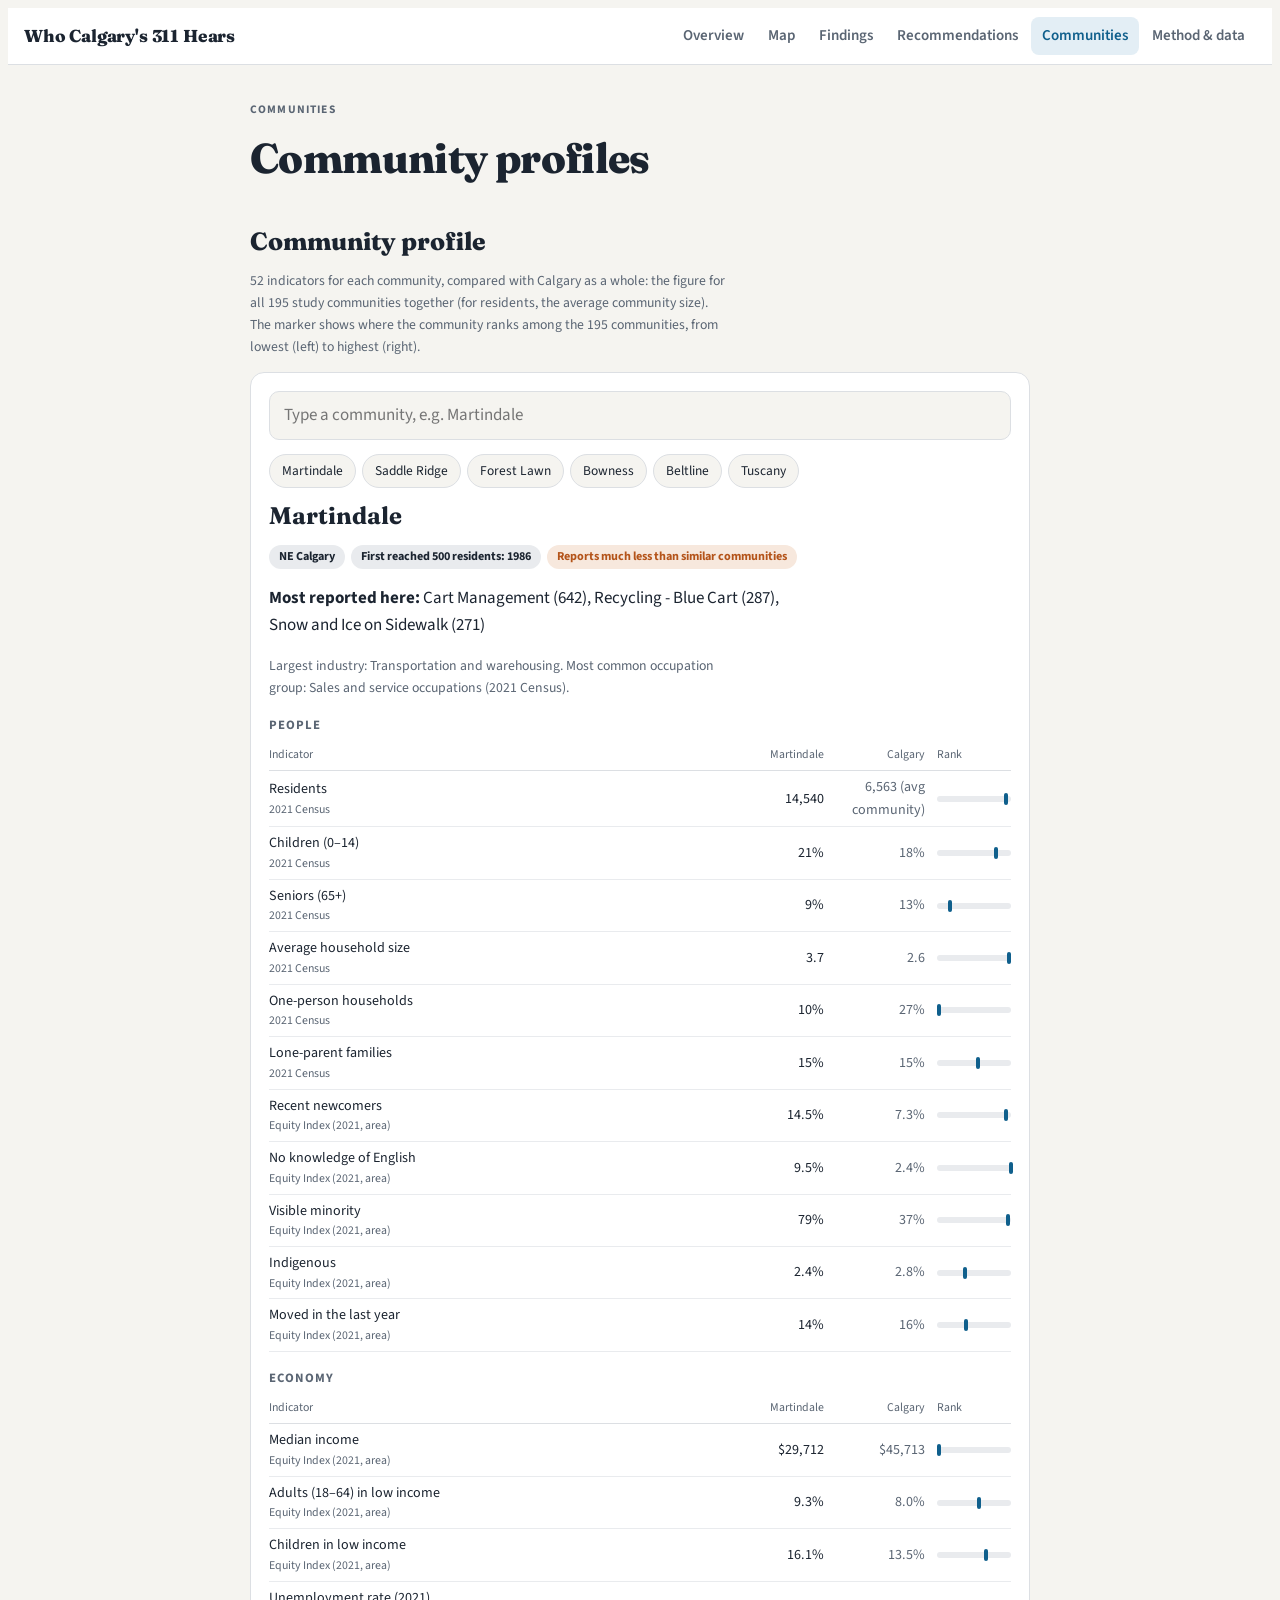
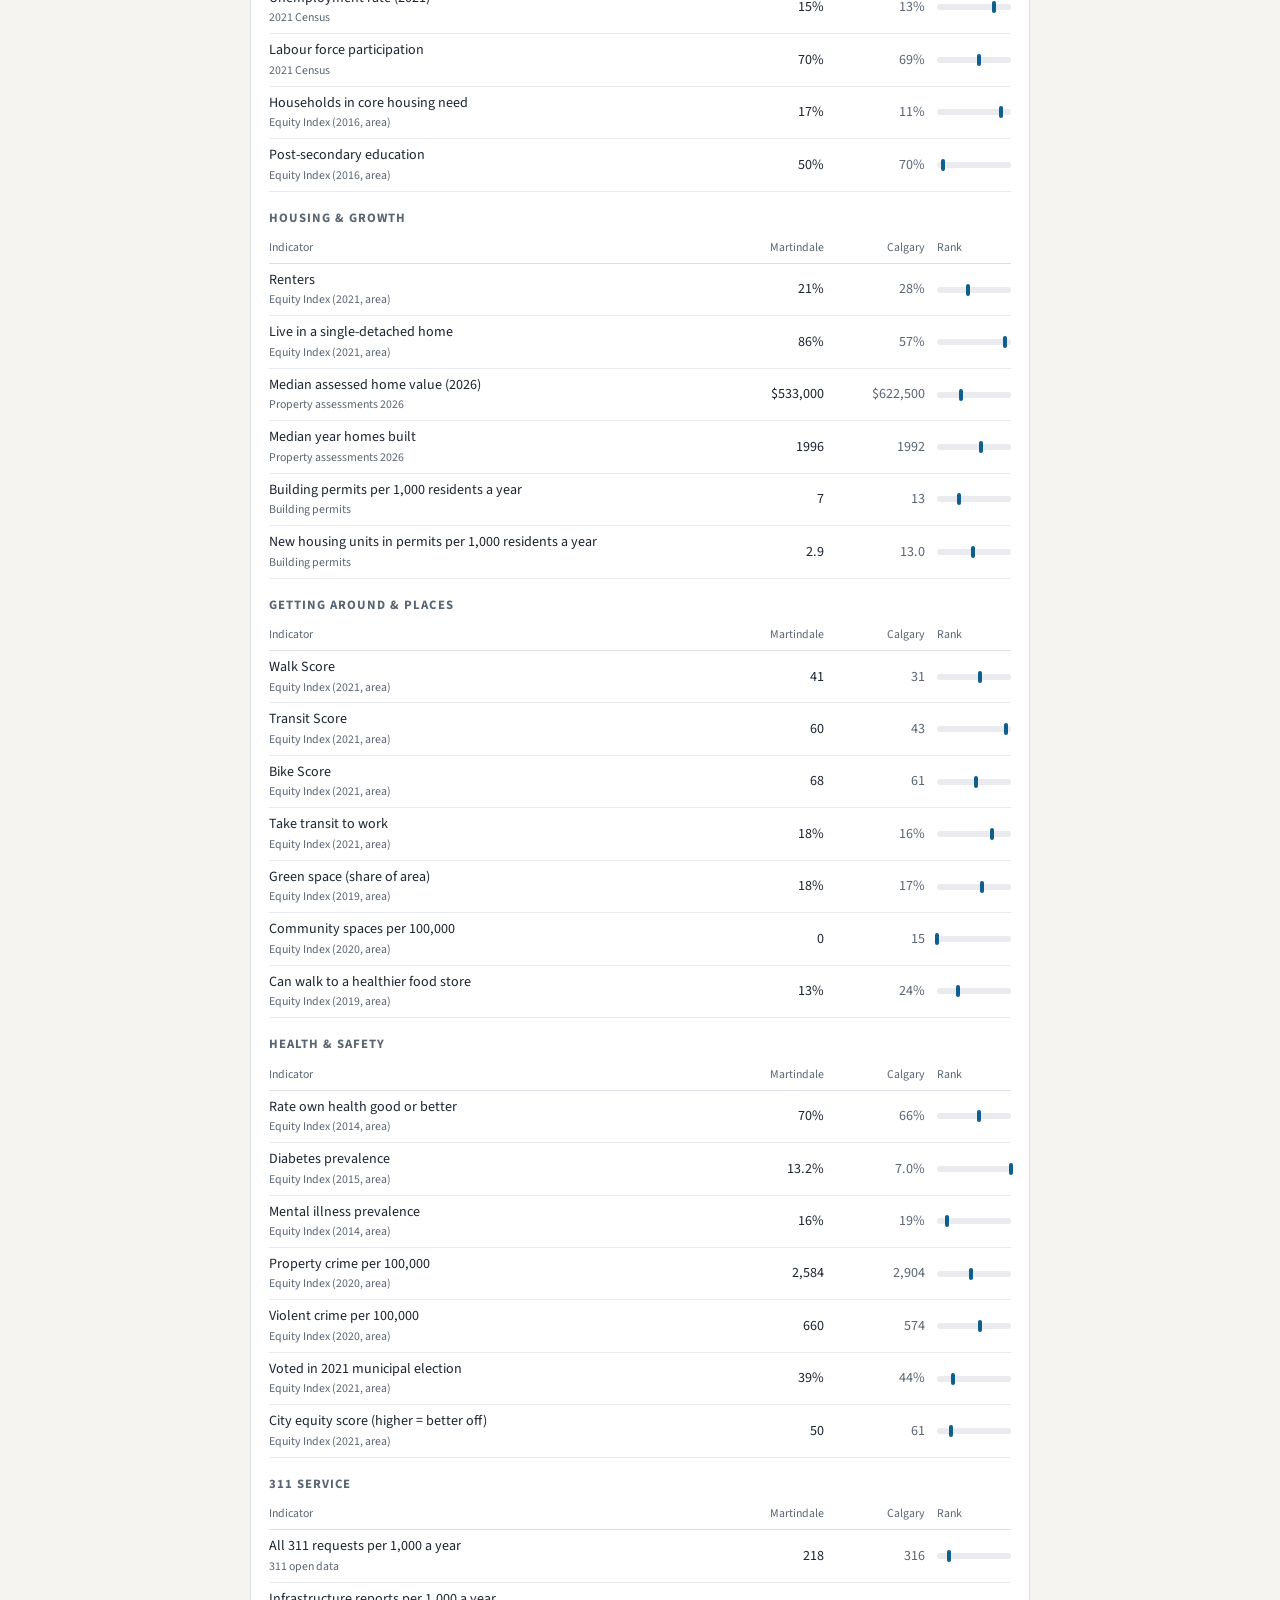
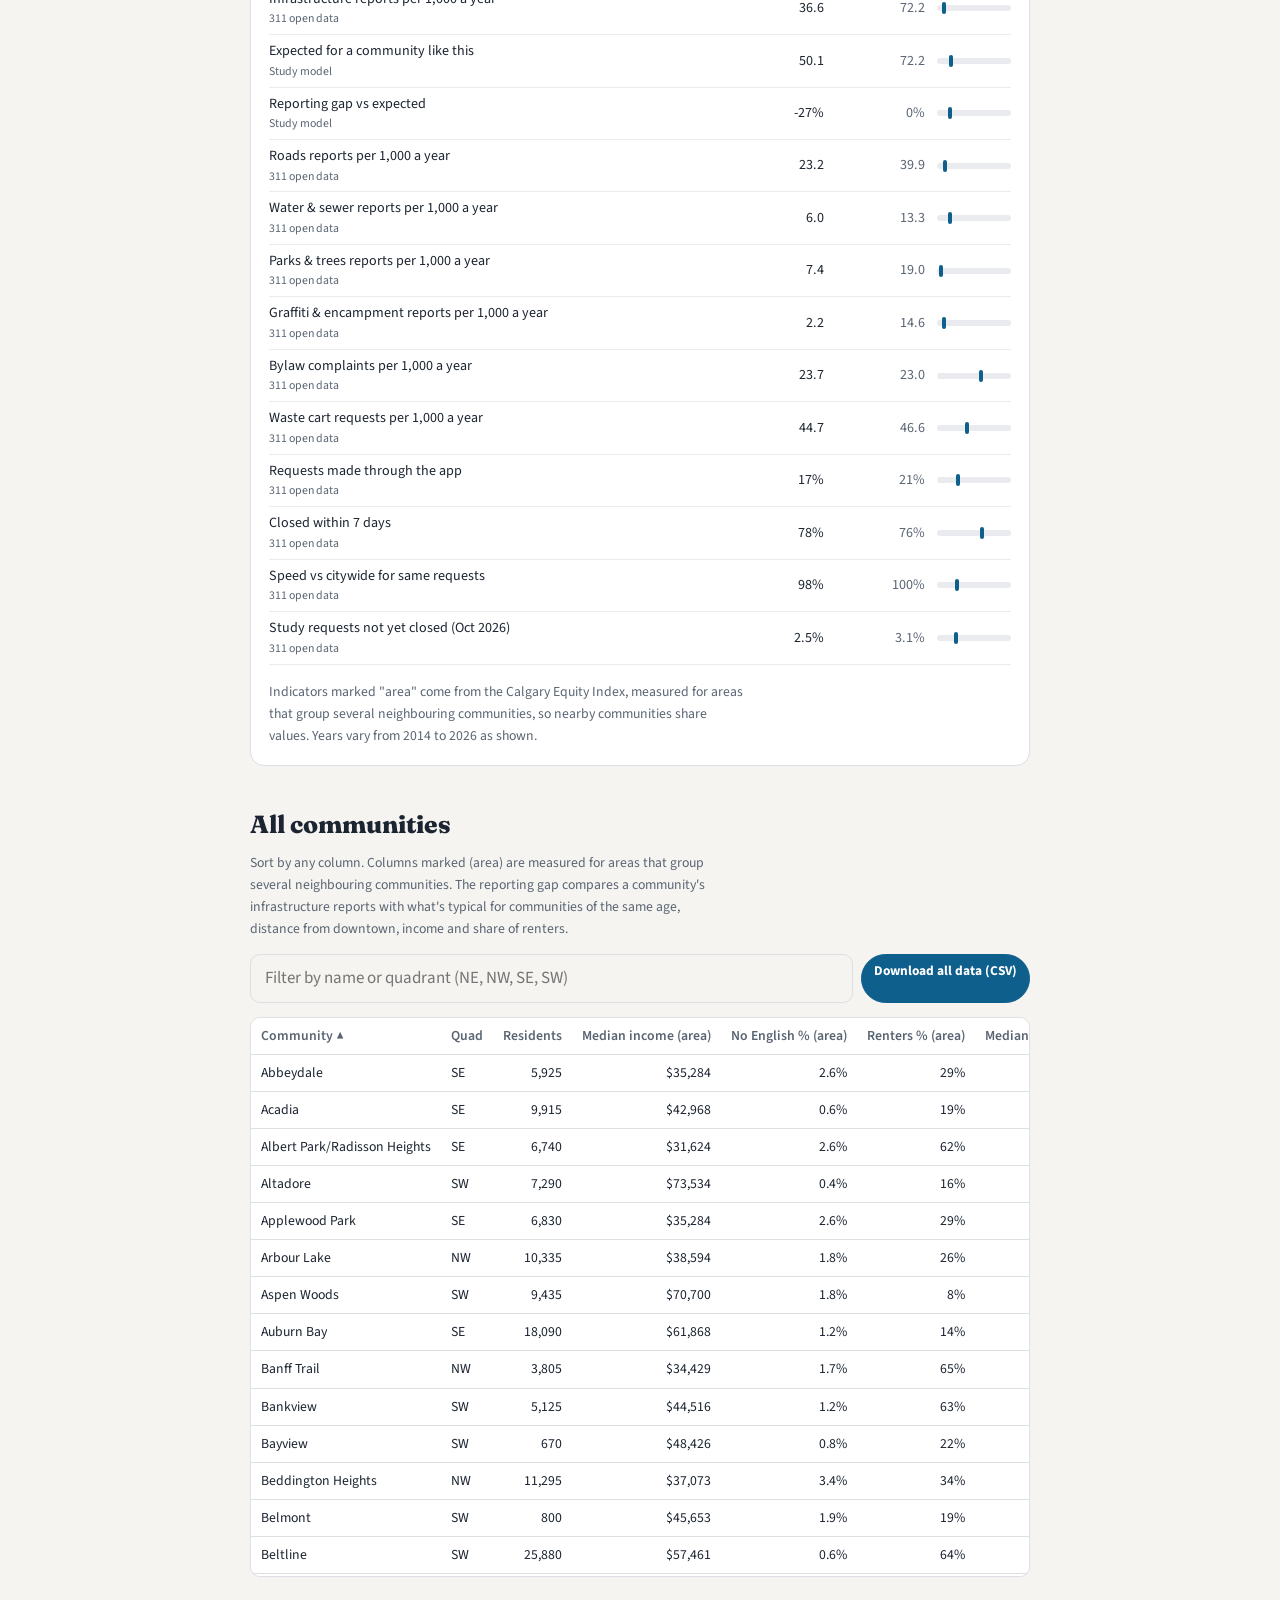
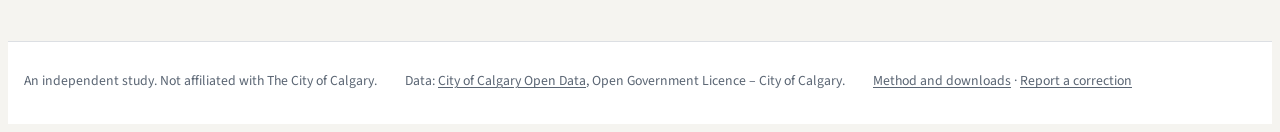
==== commit 4a211fc8: "Flag reporting gap as not reliable in fast-growing communities" ====
--- a/communities.html
+++ b/communities.html
@@ -14,7 +14,7 @@
 <link rel="icon" href="data:image/svg+xml,%3Csvg xmlns='http://www.w3.org/2000/svg' viewBox='0 0 64 64'%3E%3Crect width='64' height='64' rx='14' fill='%230f5f8c'/%3E%3Ctext x='32' y='42' font-family='Georgia,serif' font-size='26' font-weight='700' text-anchor='middle' fill='white'%3E311%3C/text%3E%3C/svg%3E">
 <link rel="preconnect" href="https://fonts.googleapis.com"><link rel="preconnect" href="https://fonts.gstatic.com" crossorigin>
 <link rel="stylesheet" href="https://fonts.googleapis.com/css2?family=Fraunces:opsz,wght@9..144,600;9..144,800&family=Source+Sans+3:ital,wght@0,400;0,600;0,700;1,400&family=JetBrains+Mono:wght@400;500&display=swap">
-<link rel="stylesheet" href="assets/style.css?v=2e186ae6">
+<link rel="stylesheet" href="assets/style.css?v=a2751942">
 </head>
 <body>
 <nav class="nav" aria-label="Site"><div class="in"><a class="brand" href="index.html">Who Calgary's 311 Hears</a><ul><li><a class="lk" href="index.html">Overview</a></li><li><a class="lk" href="map.html">Map</a></li><li><a class="lk" href="findings.html">Findings</a></li><li><a class="lk" href="recommendations.html">Recommendations</a></li><li><a class="lk" href="communities.html" aria-current="page">Communities</a></li><li><a class="lk" href="method.html">Method & data</a></li></ul></div></nav>
@@ -48,6 +48,6 @@
 <span><a href="method.html">Method and downloads</a> · <a href="https://github.com/hassanaliarshad110/calgary-311/issues" target="_blank" rel="noopener">Report a correction</a></span>
 </div></footer>
 <div class="toast" id="toast" role="status" hidden></div>
-<script src="assets/report.js?v=cb97d001"></script>
+<script src="assets/report.js?v=8d7ceed6"></script>
 </body>
 </html>
--- a/assets/style.css
+++ b/assets/style.css
@@ -218,6 +218,16 @@
 .basemap input{accent-color:var(--accent);width:16px;height:16px}
 @media (max-width:880px){ .mapsec.full .mapgrid{height:auto;min-height:0} }
 
+.gp{display:grid;grid-template-columns:1fr 1fr;gap:10px}
+.gap,.prop{border-radius:10px;padding:10px 12px;display:flex;flex-direction:column;gap:4px}
+.gap{background:var(--flag-soft)}
+.prop{background:var(--accent-soft)}
+.gp p{font-size:.94rem;line-height:1.5}
+.tag{font-size:.7rem;letter-spacing:.09em;text-transform:uppercase;font-weight:700}
+.gap .tag{color:var(--flag)}
+.prop .tag{color:var(--accent)}
+.rec{scroll-margin-top:84px}
+@media (max-width:700px){ .gp{grid-template-columns:1fr} }
 .chiprow{display:flex;flex-wrap:wrap;gap:6px}
 .chipnav{font-size:.86rem;font-weight:600;color:var(--accent);background:var(--accent-soft);border-radius:999px;padding:5px 12px;text-decoration:none}
 .chipnav:hover{text-decoration:underline}
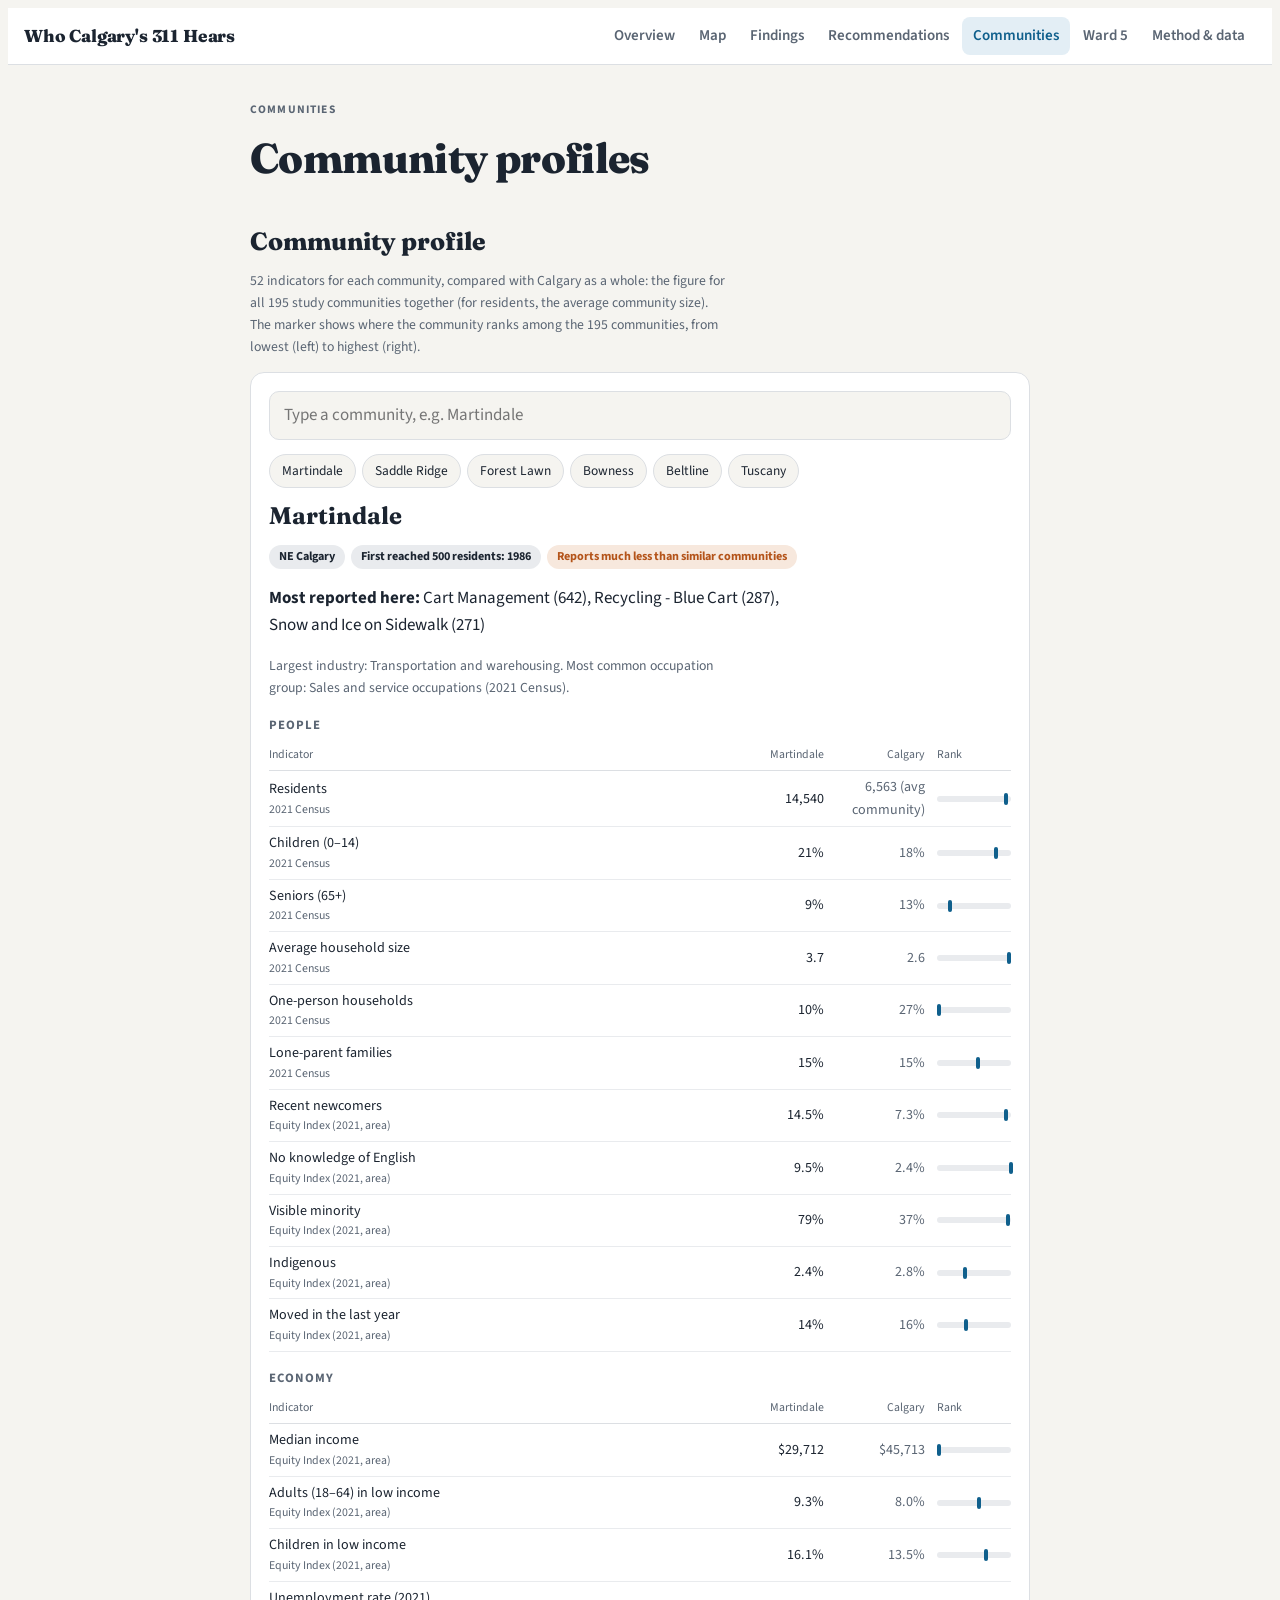
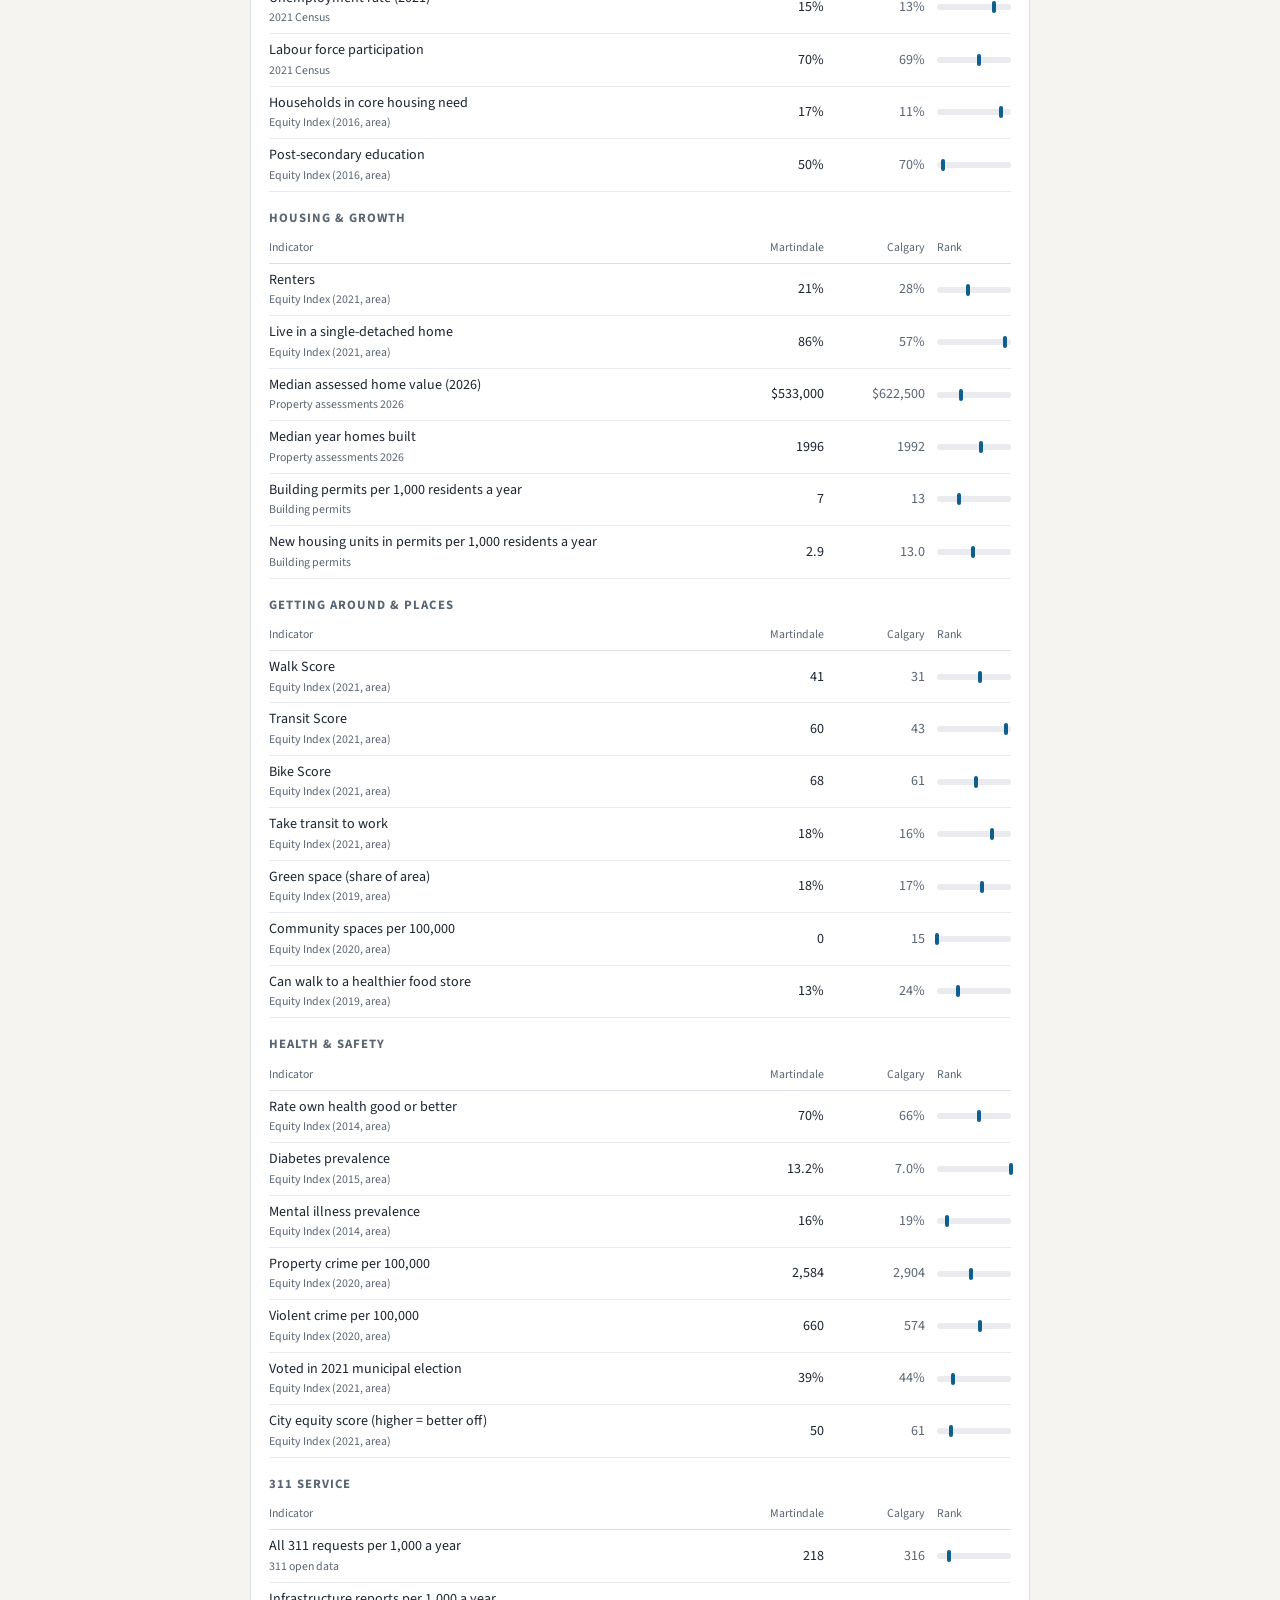
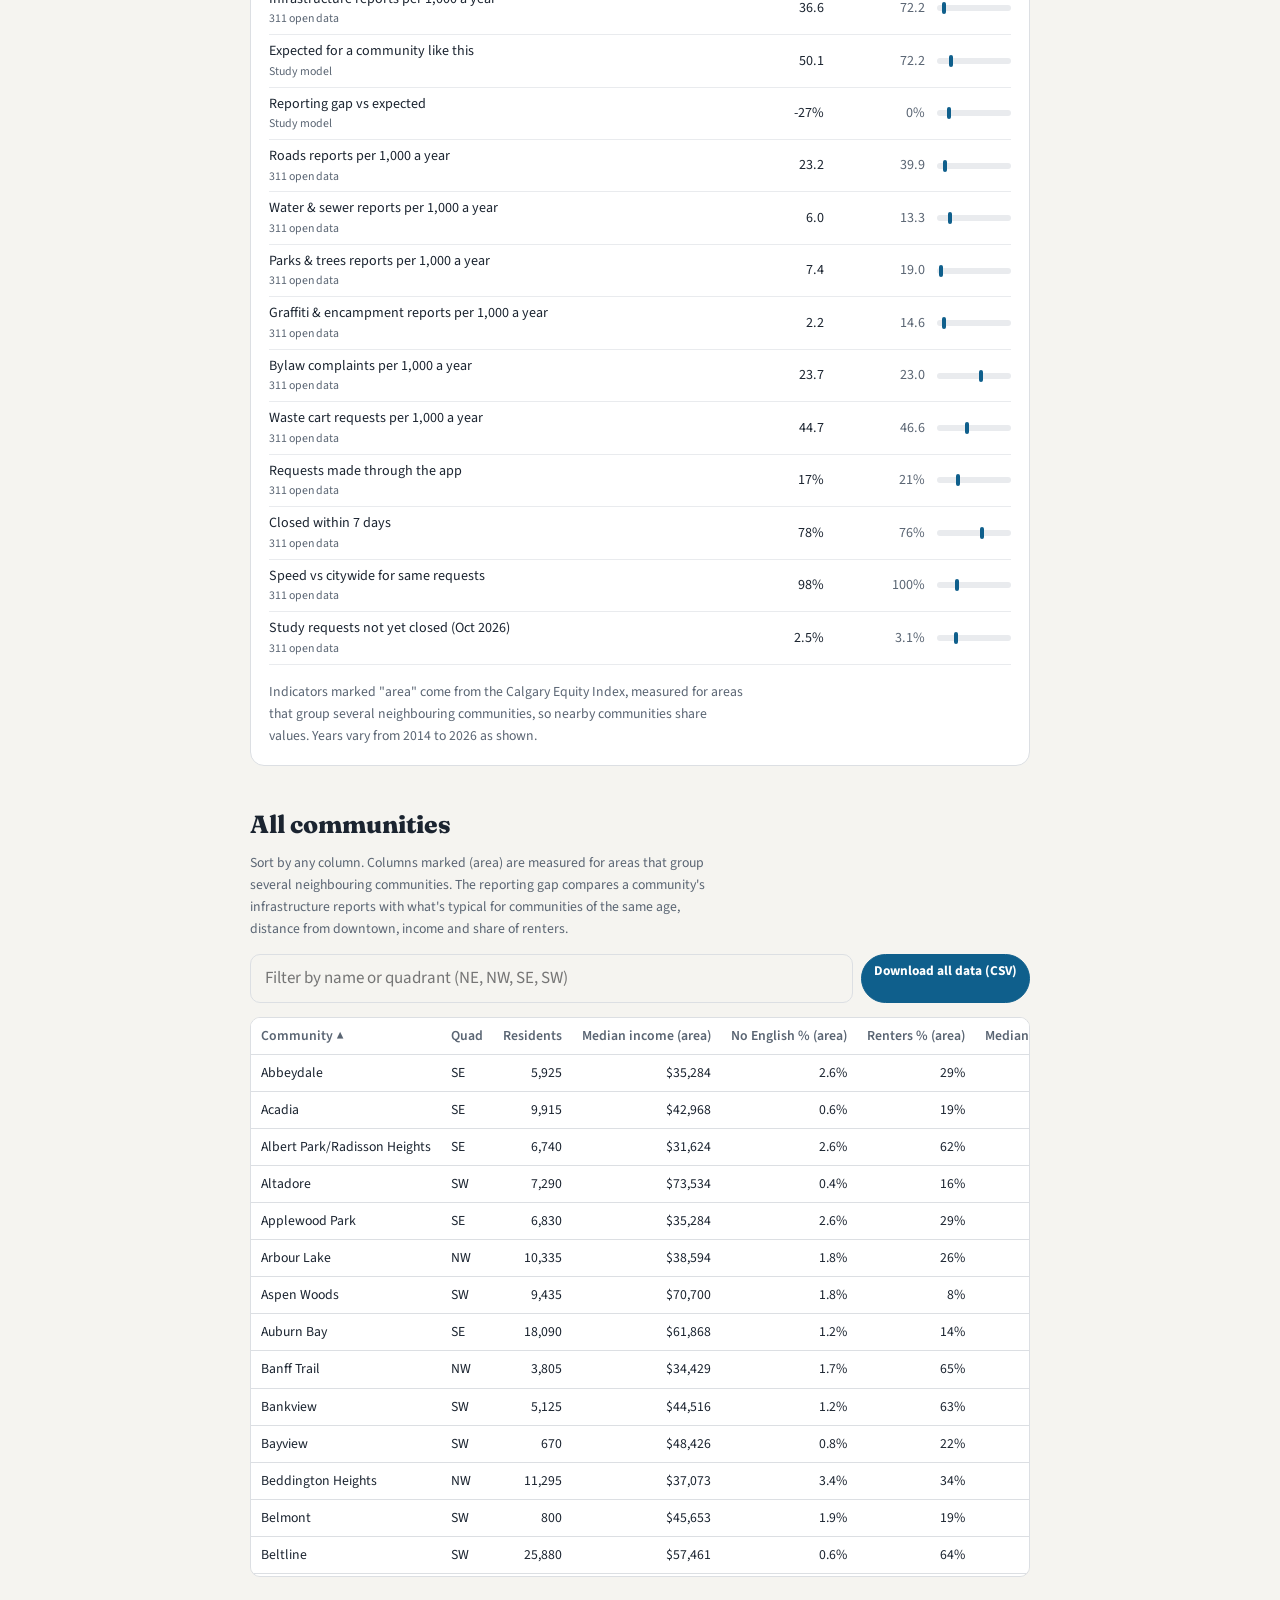
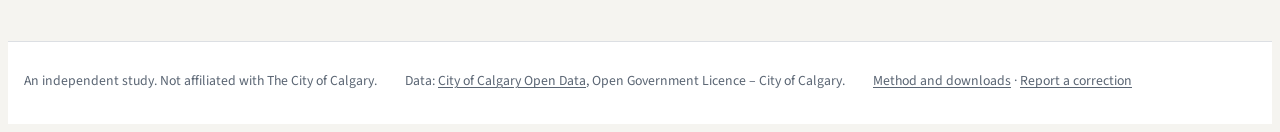
==== commit a7219d56: "Add Ward 5 growth-adjusted page and ward filter; count growth from homes" ====
--- a/communities.html
+++ b/communities.html
@@ -14,10 +14,10 @@
 <link rel="icon" href="data:image/svg+xml,%3Csvg xmlns='http://www.w3.org/2000/svg' viewBox='0 0 64 64'%3E%3Crect width='64' height='64' rx='14' fill='%230f5f8c'/%3E%3Ctext x='32' y='42' font-family='Georgia,serif' font-size='26' font-weight='700' text-anchor='middle' fill='white'%3E311%3C/text%3E%3C/svg%3E">
 <link rel="preconnect" href="https://fonts.googleapis.com"><link rel="preconnect" href="https://fonts.gstatic.com" crossorigin>
 <link rel="stylesheet" href="https://fonts.googleapis.com/css2?family=Fraunces:opsz,wght@9..144,600;9..144,800&family=Source+Sans+3:ital,wght@0,400;0,600;0,700;1,400&family=JetBrains+Mono:wght@400;500&display=swap">
-<link rel="stylesheet" href="assets/style.css?v=a2751942">
+<link rel="stylesheet" href="assets/style.css?v=b718703b">
 </head>
 <body>
-<nav class="nav" aria-label="Site"><div class="in"><a class="brand" href="index.html">Who Calgary's 311 Hears</a><ul><li><a class="lk" href="index.html">Overview</a></li><li><a class="lk" href="map.html">Map</a></li><li><a class="lk" href="findings.html">Findings</a></li><li><a class="lk" href="recommendations.html">Recommendations</a></li><li><a class="lk" href="communities.html" aria-current="page">Communities</a></li><li><a class="lk" href="method.html">Method & data</a></li></ul></div></nav>
+<nav class="nav" aria-label="Site"><div class="in"><a class="brand" href="index.html">Who Calgary's 311 Hears</a><ul><li><a class="lk" href="index.html">Overview</a></li><li><a class="lk" href="map.html">Map</a></li><li><a class="lk" href="findings.html">Findings</a></li><li><a class="lk" href="recommendations.html">Recommendations</a></li><li><a class="lk" href="communities.html" aria-current="page">Communities</a></li><li><a class="lk" href="ward5.html">Ward 5</a></li><li><a class="lk" href="method.html">Method & data</a></li></ul></div></nav>
 <main>
 <div class="wrap" style="margin-top:28px">
   <header style="padding-top:0"><span class="label">Communities</span><h1 style="font-size:clamp(1.8rem,5vw,2.6rem)">Community profiles</h1></header>
@@ -48,6 +48,6 @@
 <span><a href="method.html">Method and downloads</a> · <a href="https://github.com/hassanaliarshad110/calgary-311/issues" target="_blank" rel="noopener">Report a correction</a></span>
 </div></footer>
 <div class="toast" id="toast" role="status" hidden></div>
-<script src="assets/report.js?v=8d7ceed6"></script>
+<script src="assets/report.js?v=2ce48de6"></script>
 </body>
 </html>
--- a/assets/style.css
+++ b/assets/style.css
@@ -137,8 +137,19 @@
 .mapsec .intro{display:flex;flex-direction:column;gap:8px;max-width:780px}
 .mapbar{display:flex;flex-wrap:wrap;gap:8px;align-items:center}
 .mapbar label{font-size:.82rem;color:var(--muted);font-weight:600}
-#mm,#ms{font:inherit;font-size:.95rem;padding:9px 12px;border-radius:10px;border:1px solid var(--line);background:var(--surface);color:var(--ink);min-width:0}
+#mm,#ms,#mw{font:inherit;font-size:.95rem;padding:9px 12px;border-radius:10px;border:1px solid var(--line);background:var(--surface);color:var(--ink);min-width:0}
 #mm{flex:0 1 330px}
+#mw{flex:0 1 230px}
+.wrows{display:flex;flex-direction:column;gap:5px;margin:0;padding:0;list-style:none}
+.wrow{display:grid;grid-template-columns:4.6rem 1fr 3.4rem;gap:8px;align-items:center;font-size:.82rem;font-family:var(--f-mono);color:var(--muted)}
+.wrow.on{color:var(--ink);font-weight:600}
+.wrow .tr{position:relative;height:10px;background:var(--grid);border-radius:3px}
+.wrow .tr i{position:absolute;top:0;bottom:0;border-radius:3px}
+.wrow .tr b{position:absolute;top:-2px;bottom:-2px;left:50%;width:1px;background:var(--muted)}
+.wrow .n{text-align:right}
+.mlist button.lnk{all:unset;cursor:pointer;color:var(--accent,inherit);text-decoration:underline;text-underline-offset:2px}
+.mlist button.lnk:focus-visible{outline:2px solid currentColor;outline-offset:2px}
+.mbtn.back{align-self:flex-start}
 #ms{flex:1 1 220px}
 .mapgrid{display:grid;grid-template-columns:minmax(0,1fr) 380px;border:1px solid var(--line);border-radius:14px;overflow:hidden;background:var(--surface);height:min(78vh,760px)}
 #map{height:100%;background:var(--land);min-width:0}
@@ -245,3 +256,29 @@
 .kv dd{margin:0;font-size:.95rem;line-height:1.45}
 section[id^="g"],#points,#pilot{scroll-margin-top:84px}
 @media (max-width:520px){ .kv div{grid-template-columns:1fr} .rec{grid-template-columns:1.6rem minmax(0,1fr);padding:14px} }
+
+/* ---- Ward 5 page ---- */
+.w5 .tablewrap{overflow-x:auto}
+.w5 .key{grid-template-columns:repeat(auto-fit,minmax(170px,1fr))}
+.w5 td .ar{color:var(--muted)}
+.w5 th{white-space:normal;vertical-align:bottom;min-width:5.5rem}
+.w5 table{min-width:0}
+.w5 table td.hl{font-weight:700}
+.w5 .steps{margin:0;padding-left:22px;display:flex;flex-direction:column;gap:10px;max-width:70ch}
+.w5 .steps li::marker{font-family:var(--f-mono);color:var(--accent);font-weight:600}
+.w5 .div{display:flex;flex-direction:column;gap:7px;margin:0;padding:0;list-style:none}
+.w5 .div li{display:grid;grid-template-columns:minmax(96px,9.5rem) 1fr 3.6rem;gap:10px;align-items:center;font-size:.9rem}
+.w5 .div .tr{position:relative;height:14px;background:var(--grid);border-radius:3px}
+.w5 .div .tr i{position:absolute;top:0;bottom:0;border-radius:3px}
+.w5 .div .tr b{position:absolute;top:-3px;bottom:-3px;left:50%;width:1.5px;background:var(--muted)}
+.w5 .div .v{font-family:var(--f-mono);font-size:.84rem;text-align:right}
+.w5 .div li.on{font-weight:700}
+.w5 .div .ghost{opacity:.45}
+.w5 .legend2{display:flex;gap:14px;flex-wrap:wrap;font-size:.82rem;color:var(--muted)}
+.w5 .legend2 span{display:inline-flex;align-items:center;gap:6px}
+.w5 .legend2 i{width:14px;height:10px;border-radius:2px;display:inline-block}
+.w5 .two{display:grid;grid-template-columns:repeat(auto-fit,minmax(260px,1fr));gap:12px}
+.w5 .box{background:var(--surface);border:1px solid var(--line);border-radius:12px;padding:16px 18px;display:flex;flex-direction:column;gap:8px}
+.w5 .box h3{margin:0;font-size:1.05rem}
+.w5 .box p{margin:0}
+@media (max-width:520px){ .w5 .div li{grid-template-columns:minmax(84px,7.2rem) 1fr 3.2rem;font-size:.84rem} }
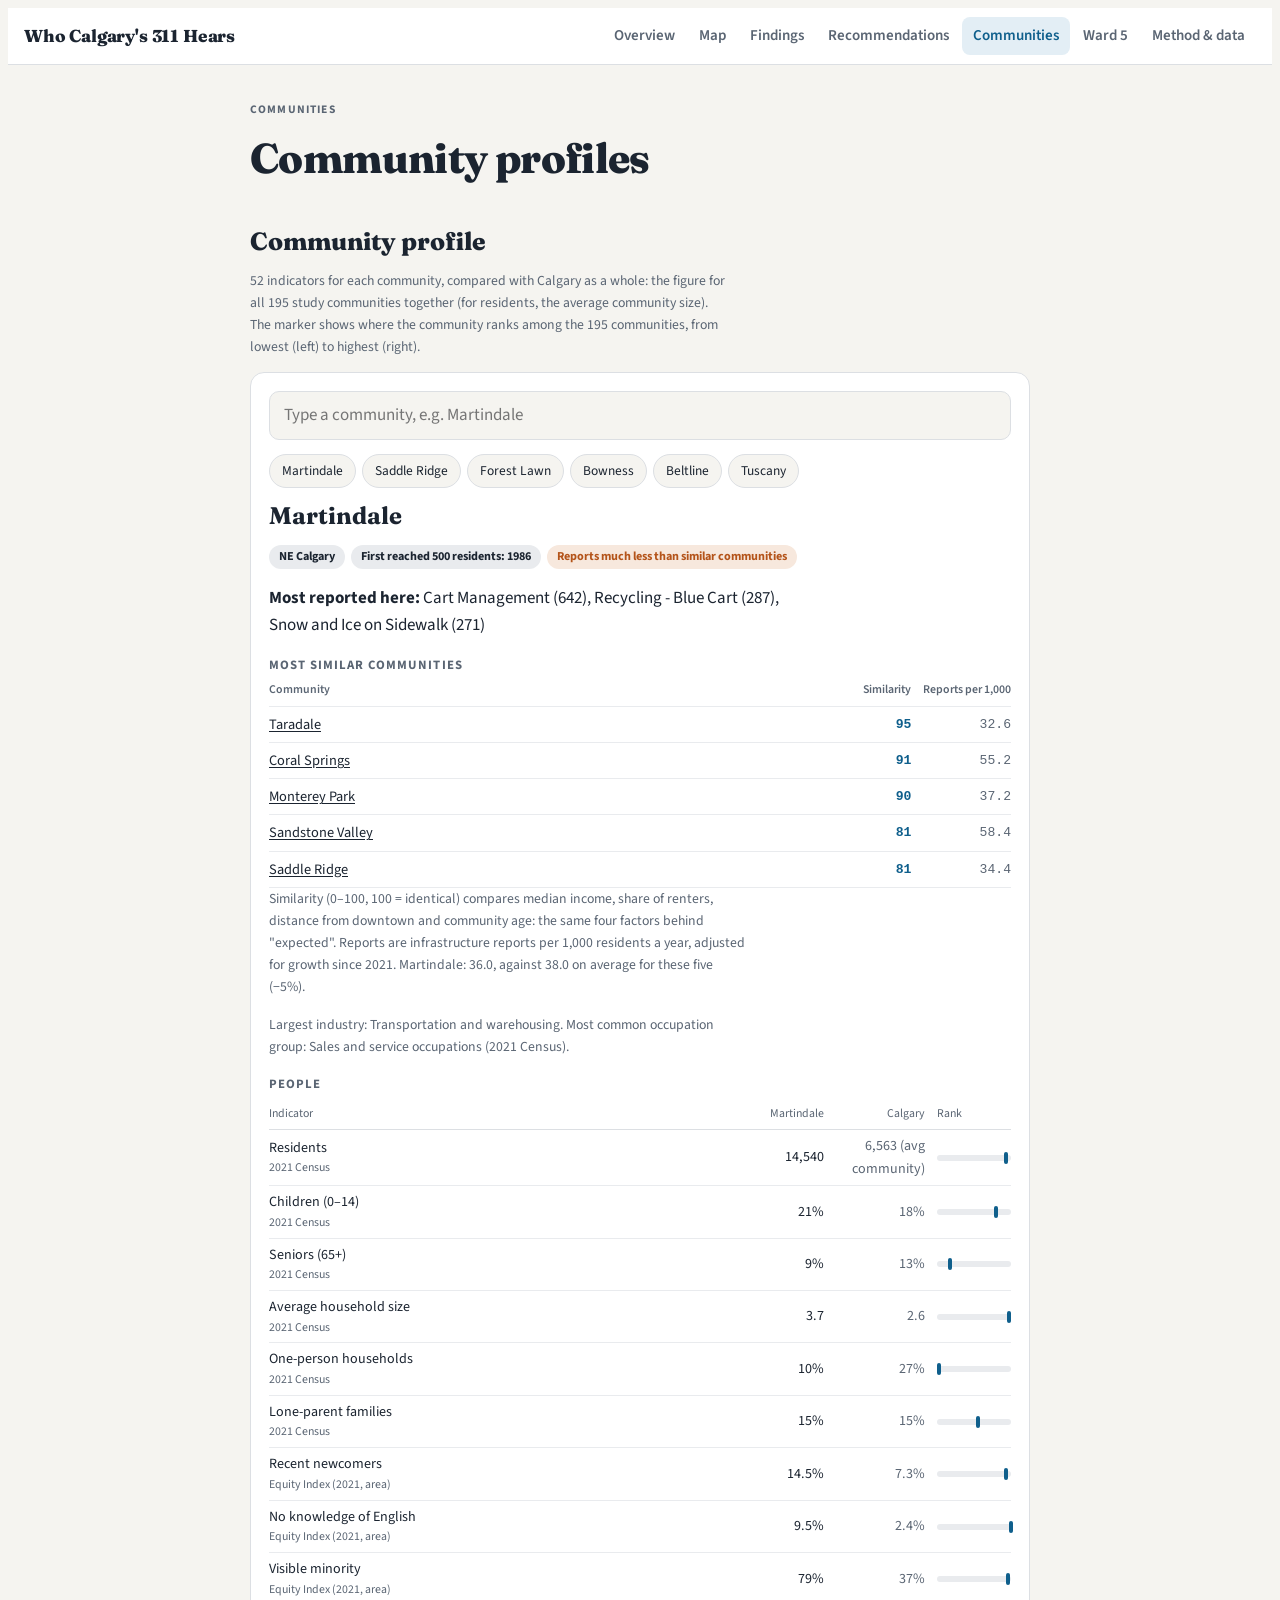
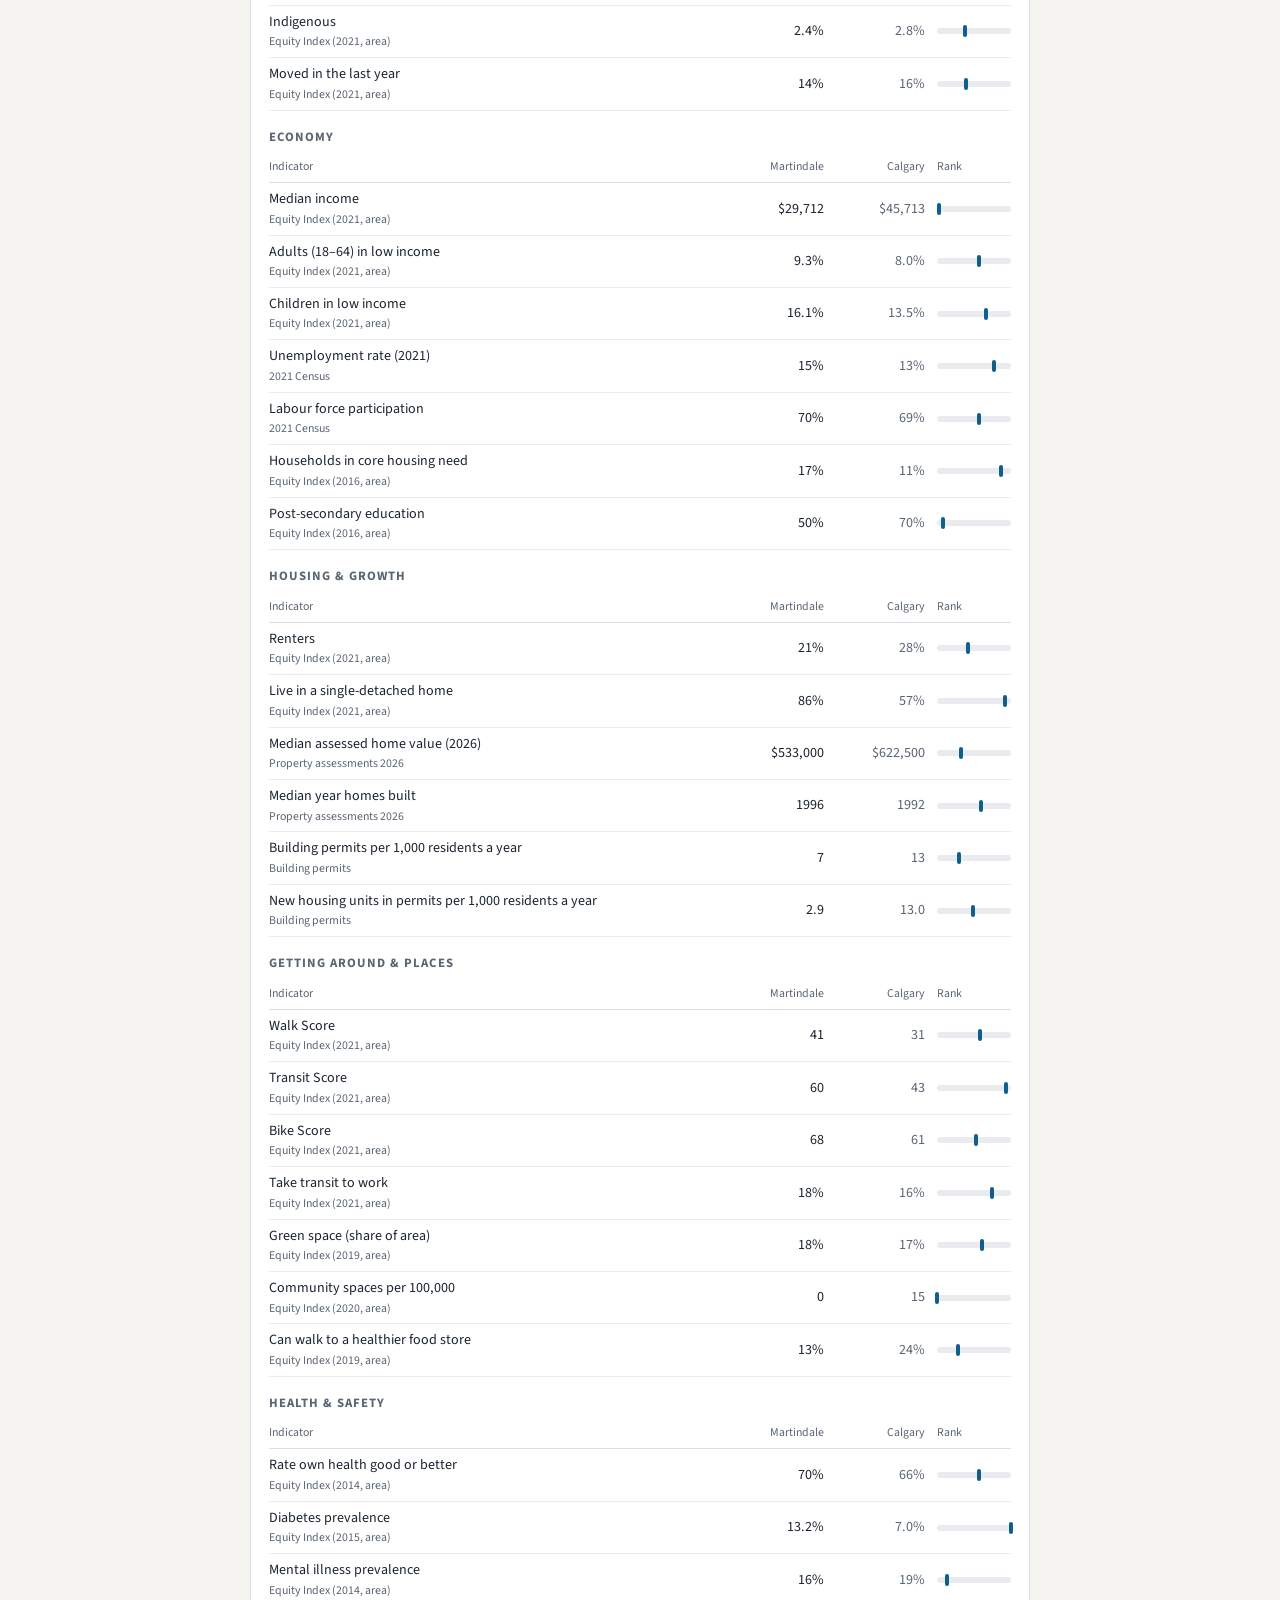
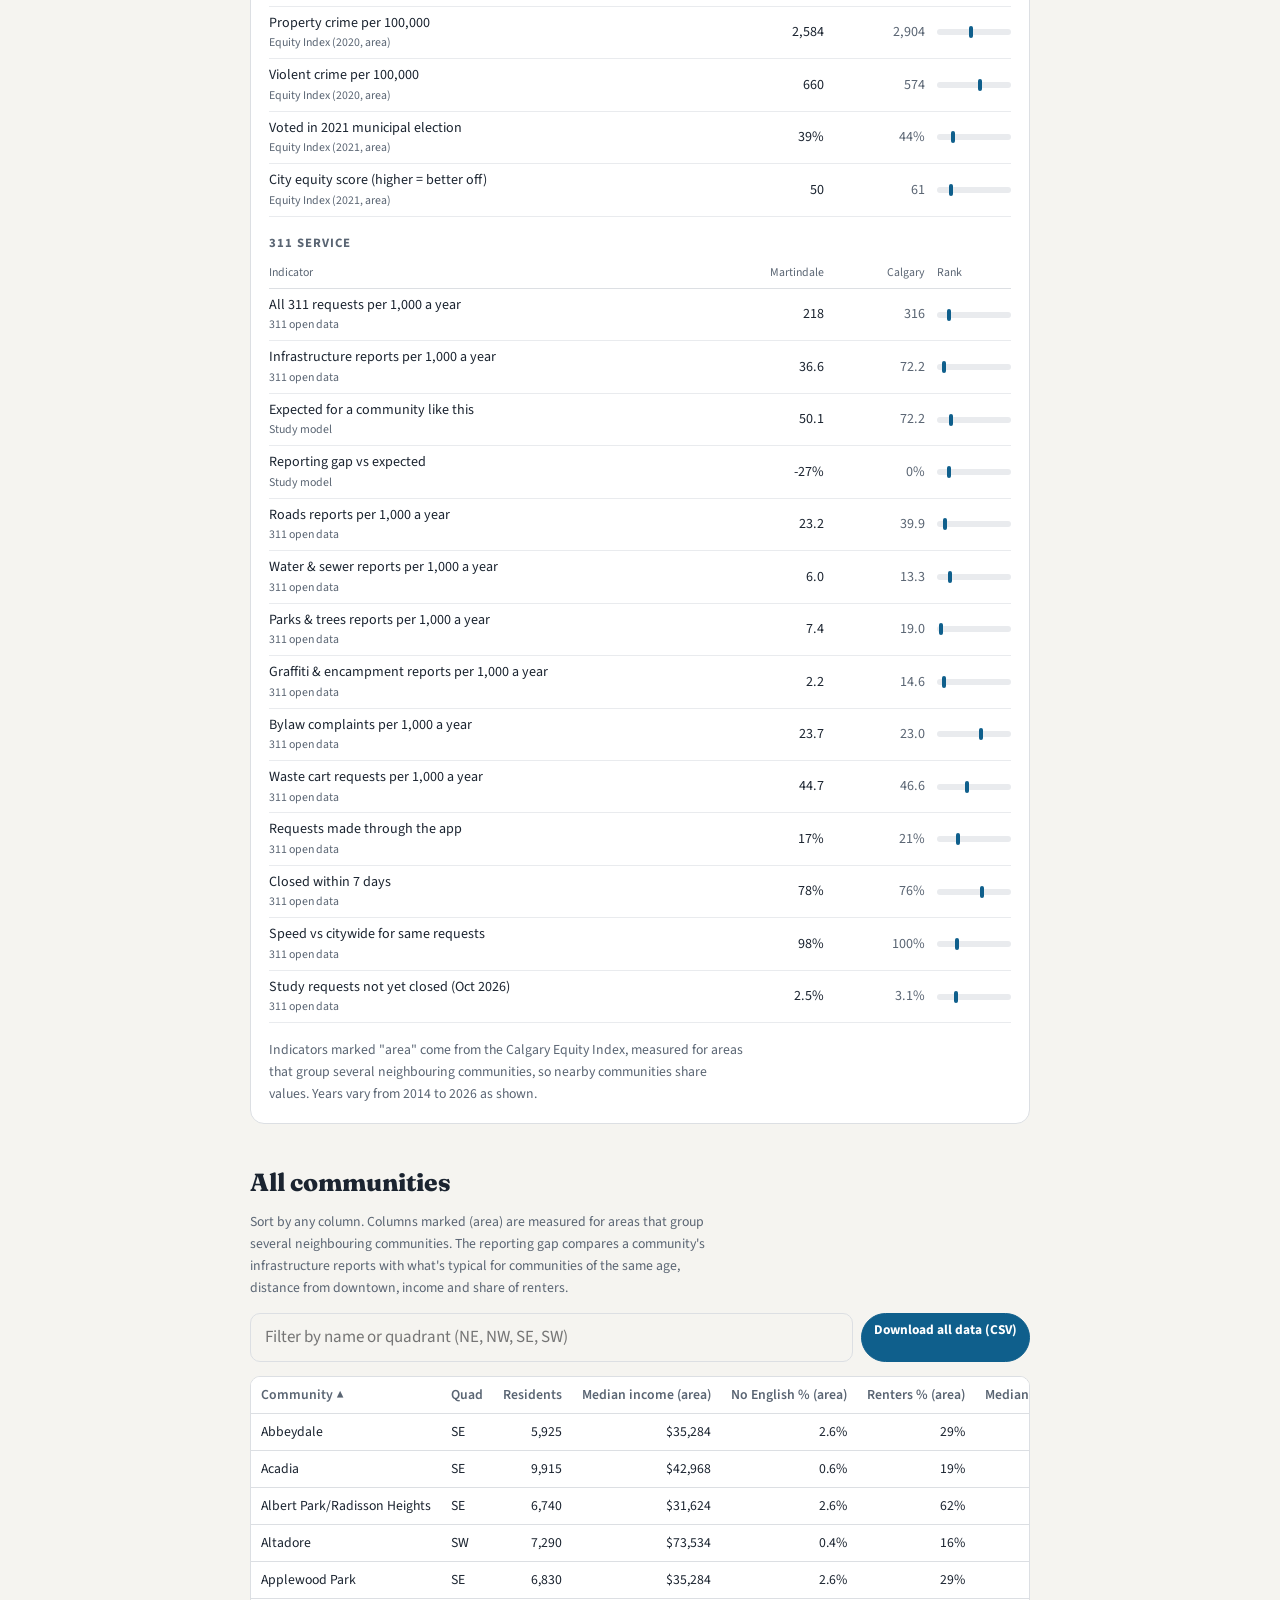
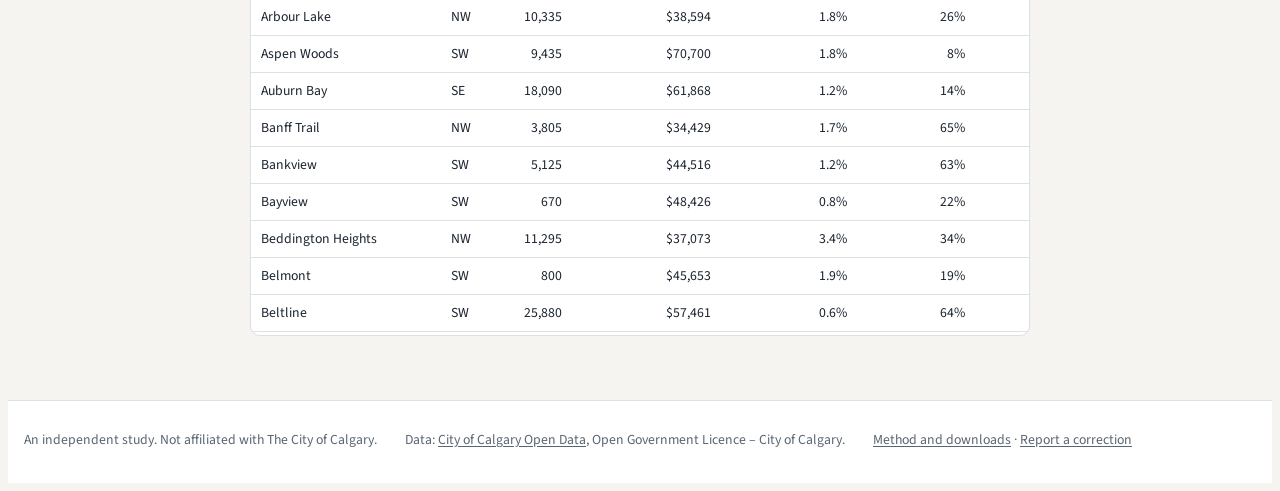
==== commit e7fe6703: "Add similar-community index to profiles, map and Ward 5 page" ====
--- a/communities.html
+++ b/communities.html
@@ -14,7 +14,7 @@
 <link rel="icon" href="data:image/svg+xml,%3Csvg xmlns='http://www.w3.org/2000/svg' viewBox='0 0 64 64'%3E%3Crect width='64' height='64' rx='14' fill='%230f5f8c'/%3E%3Ctext x='32' y='42' font-family='Georgia,serif' font-size='26' font-weight='700' text-anchor='middle' fill='white'%3E311%3C/text%3E%3C/svg%3E">
 <link rel="preconnect" href="https://fonts.googleapis.com"><link rel="preconnect" href="https://fonts.gstatic.com" crossorigin>
 <link rel="stylesheet" href="https://fonts.googleapis.com/css2?family=Fraunces:opsz,wght@9..144,600;9..144,800&family=Source+Sans+3:ital,wght@0,400;0,600;0,700;1,400&family=JetBrains+Mono:wght@400;500&display=swap">
-<link rel="stylesheet" href="assets/style.css?v=b718703b">
+<link rel="stylesheet" href="assets/style.css?v=31fe4869">
 </head>
 <body>
 <nav class="nav" aria-label="Site"><div class="in"><a class="brand" href="index.html">Who Calgary's 311 Hears</a><ul><li><a class="lk" href="index.html">Overview</a></li><li><a class="lk" href="map.html">Map</a></li><li><a class="lk" href="findings.html">Findings</a></li><li><a class="lk" href="recommendations.html">Recommendations</a></li><li><a class="lk" href="communities.html" aria-current="page">Communities</a></li><li><a class="lk" href="ward5.html">Ward 5</a></li><li><a class="lk" href="method.html">Method & data</a></li></ul></div></nav>
@@ -48,6 +48,6 @@
 <span><a href="method.html">Method and downloads</a> · <a href="https://github.com/hassanaliarshad110/calgary-311/issues" target="_blank" rel="noopener">Report a correction</a></span>
 </div></footer>
 <div class="toast" id="toast" role="status" hidden></div>
-<script src="assets/report.js?v=2ce48de6"></script>
+<script src="assets/report.js?v=07127394"></script>
 </body>
 </html>
--- a/assets/style.css
+++ b/assets/style.css
@@ -97,6 +97,14 @@
 .pbar{height:6px;background:var(--grid);border-radius:3px;position:relative}
 .pbar i{position:absolute;top:-3px;width:4px;height:12px;border-radius:2px;background:var(--mark);margin-left:-2px}
 .ind small{color:var(--muted);font-size:.74rem;display:block}
+.peerlist{list-style:none;margin:6px 0 0;padding:0;display:flex;flex-direction:column}
+.peerlist li{display:grid;grid-template-columns:minmax(0,1fr) 4.6rem 5.6rem;gap:10px;align-items:center;padding:6px 0;border-bottom:1px solid var(--grid);font-size:.9rem}
+.peerlist .sim{font-family:var(--f-mono);font-size:.82rem;text-align:right;color:var(--accent);font-weight:600}
+.peerlist .rt{font-family:var(--f-mono);font-size:.82rem;text-align:right;color:var(--muted)}
+.peerlist li.hd{font-size:.74rem;color:var(--muted);font-weight:600;padding-top:0}
+.peerlist li.hd span{font-family:inherit;color:var(--muted);font-weight:600;font-size:.74rem}
+.peerlist button.lnk,.card button.lnk{all:unset;cursor:pointer;text-decoration:underline;text-underline-offset:2px}
+.peerlist button.lnk:focus-visible{outline:2px solid currentColor;outline-offset:2px}
 .recs{margin:0;padding-left:20px;display:flex;flex-direction:column;gap:10px;max-width:68ch}
 .limits{margin:0;padding-left:20px;display:flex;flex-direction:column;gap:8px;font-size:.95rem;max-width:68ch}
 .toast{position:fixed;left:50%;bottom:calc(20px + env(safe-area-inset-bottom, 0px));transform:translateX(-50%);background:var(--ink);color:var(--bg);padding:10px 16px;border-radius:10px;font-size:.9rem;z-index:20}
@@ -262,6 +270,7 @@
 .w5 .key{grid-template-columns:repeat(auto-fit,minmax(170px,1fr))}
 .w5 td .ar{color:var(--muted)}
 .w5 th{white-space:normal;vertical-align:bottom;min-width:5.5rem}
+.w5 .peertbl td:nth-child(2){white-space:normal;min-width:16rem;font-size:.86rem}
 .w5 table{min-width:0}
 .w5 table td.hl{font-weight:700}
 .w5 .steps{margin:0;padding-left:22px;display:flex;flex-direction:column;gap:10px;max-width:70ch}
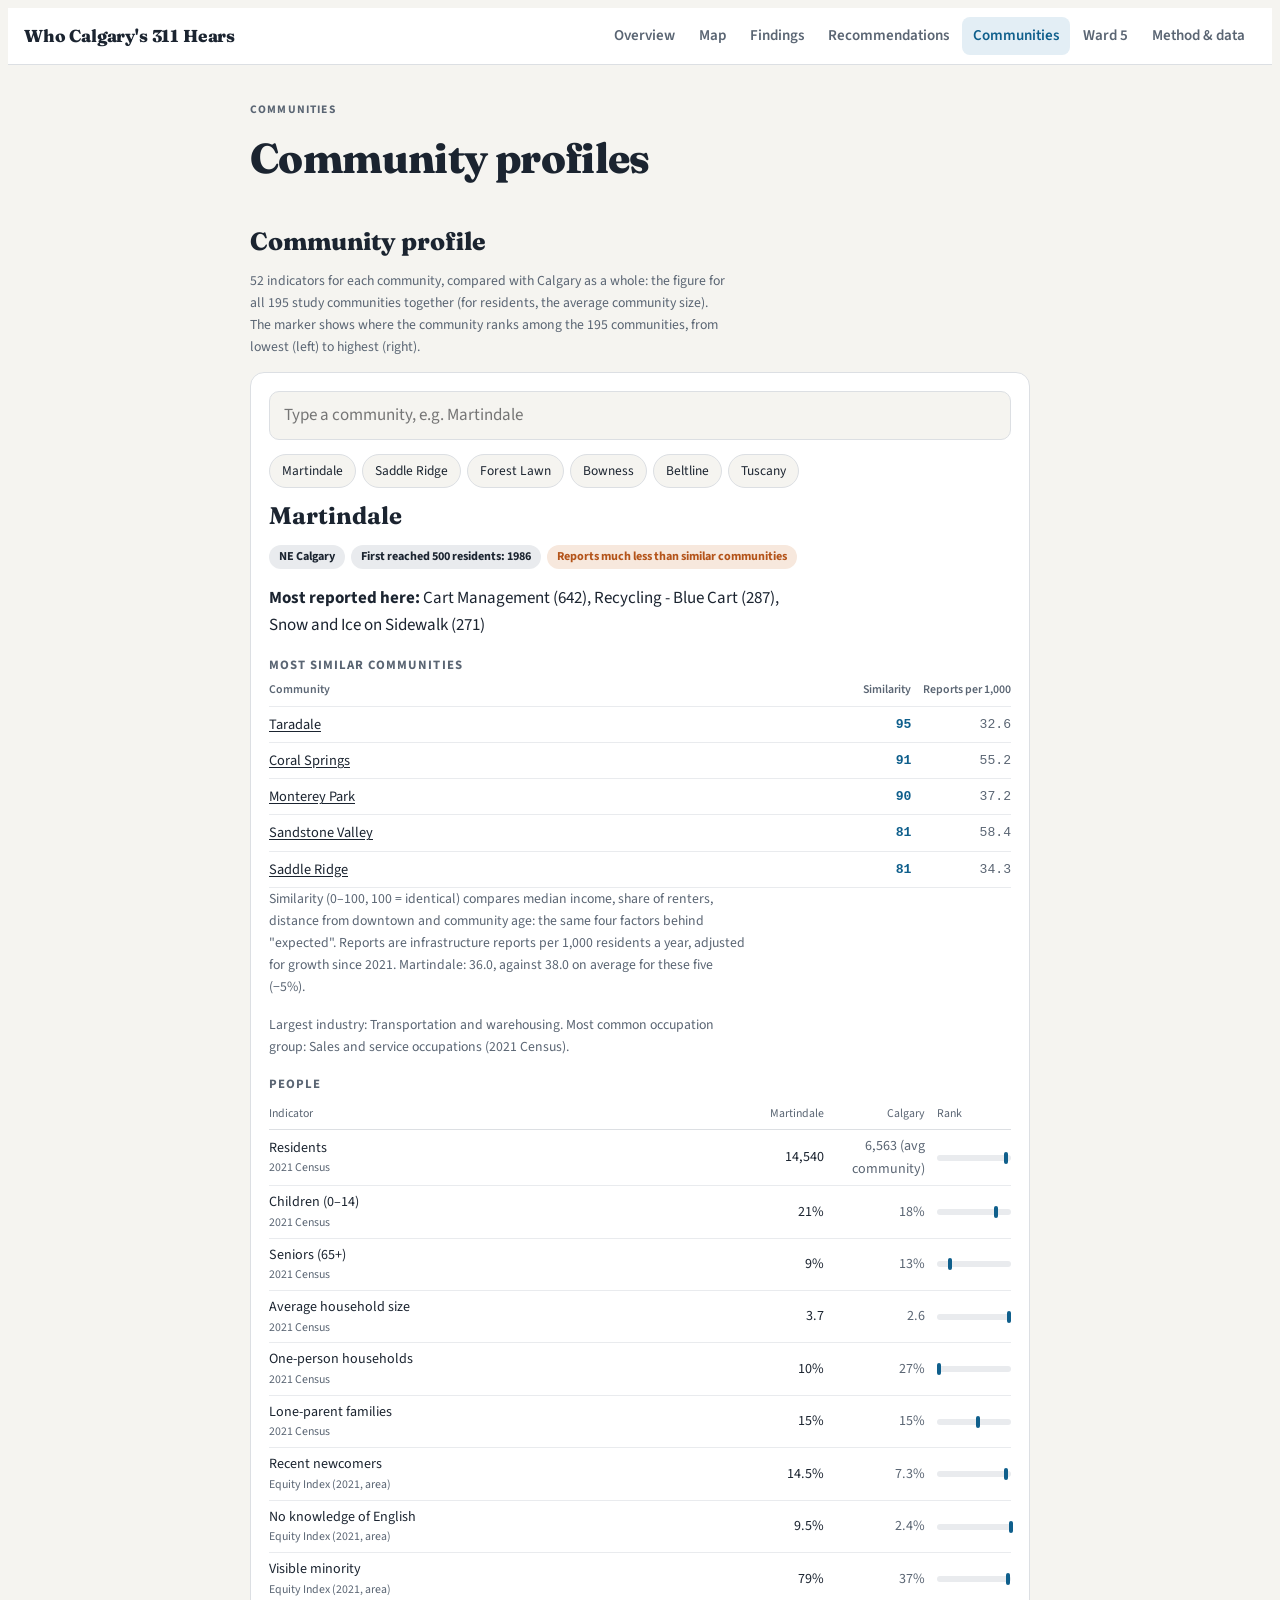
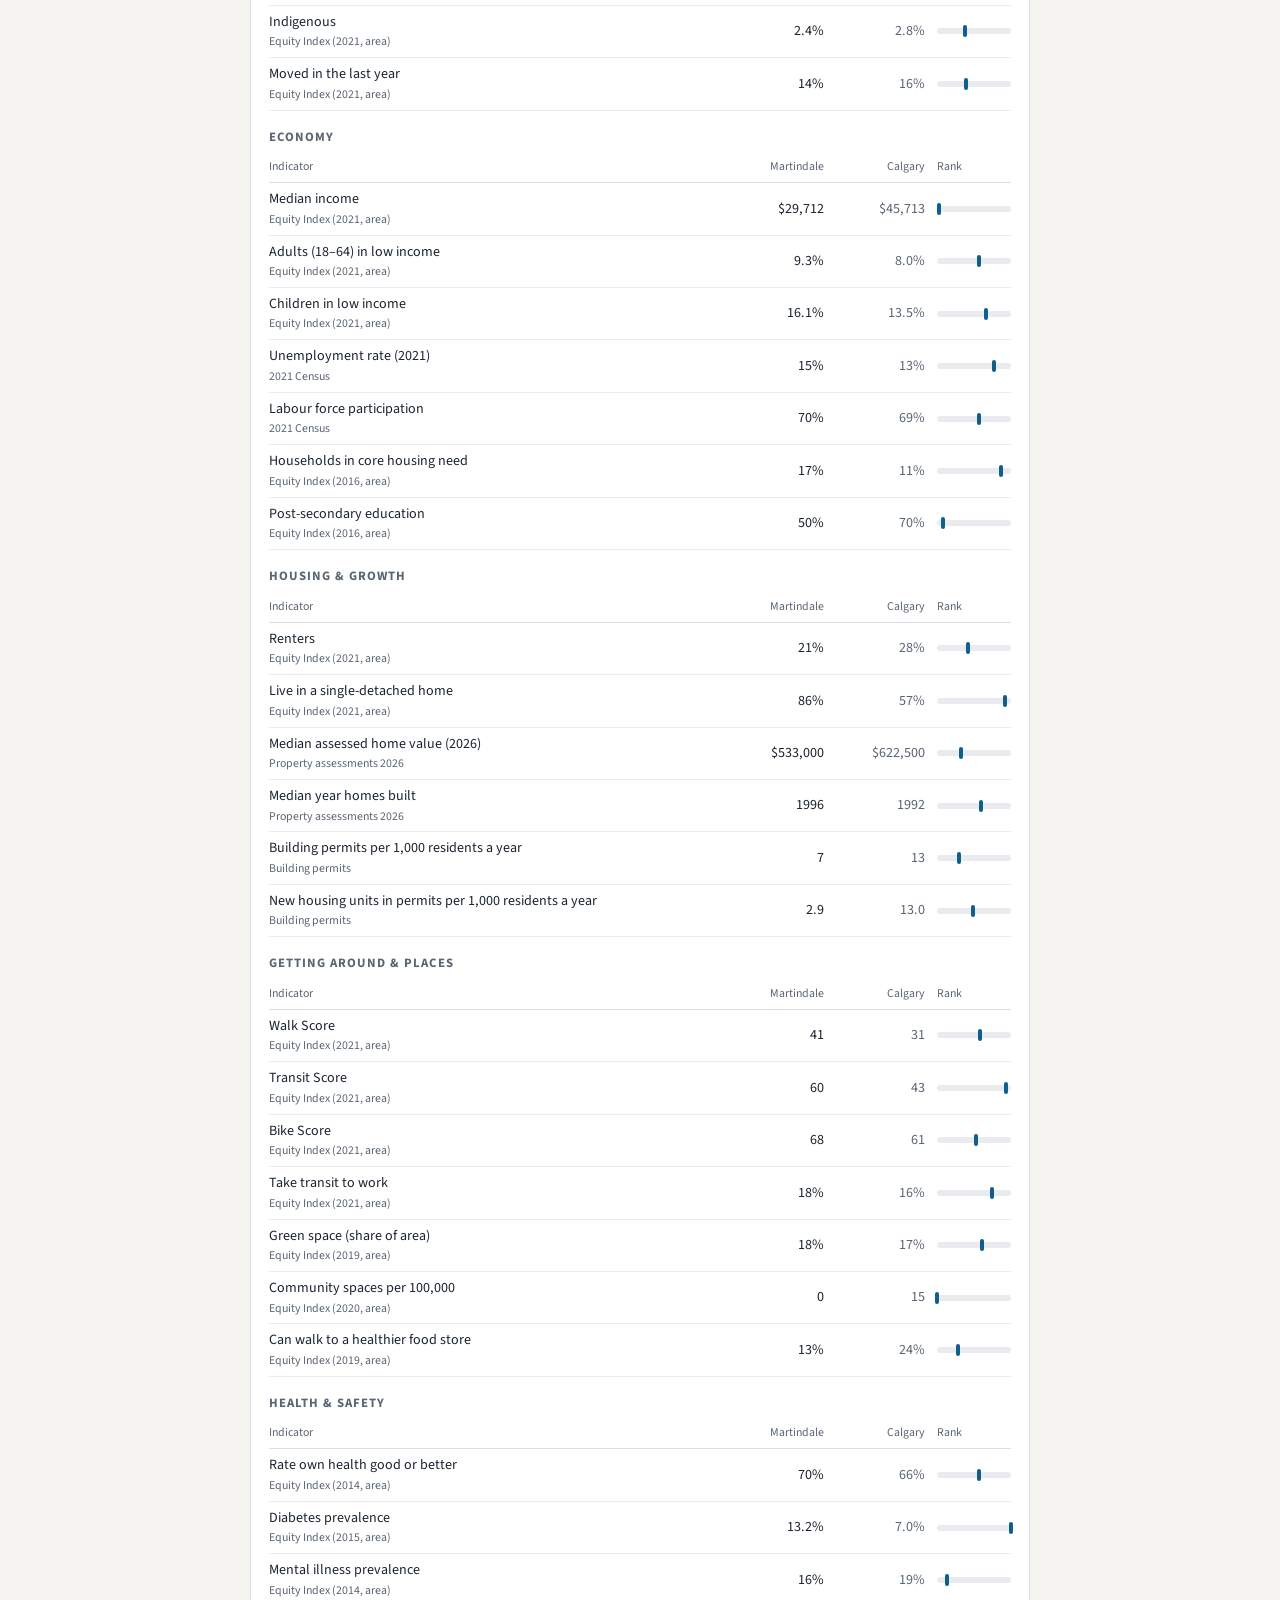
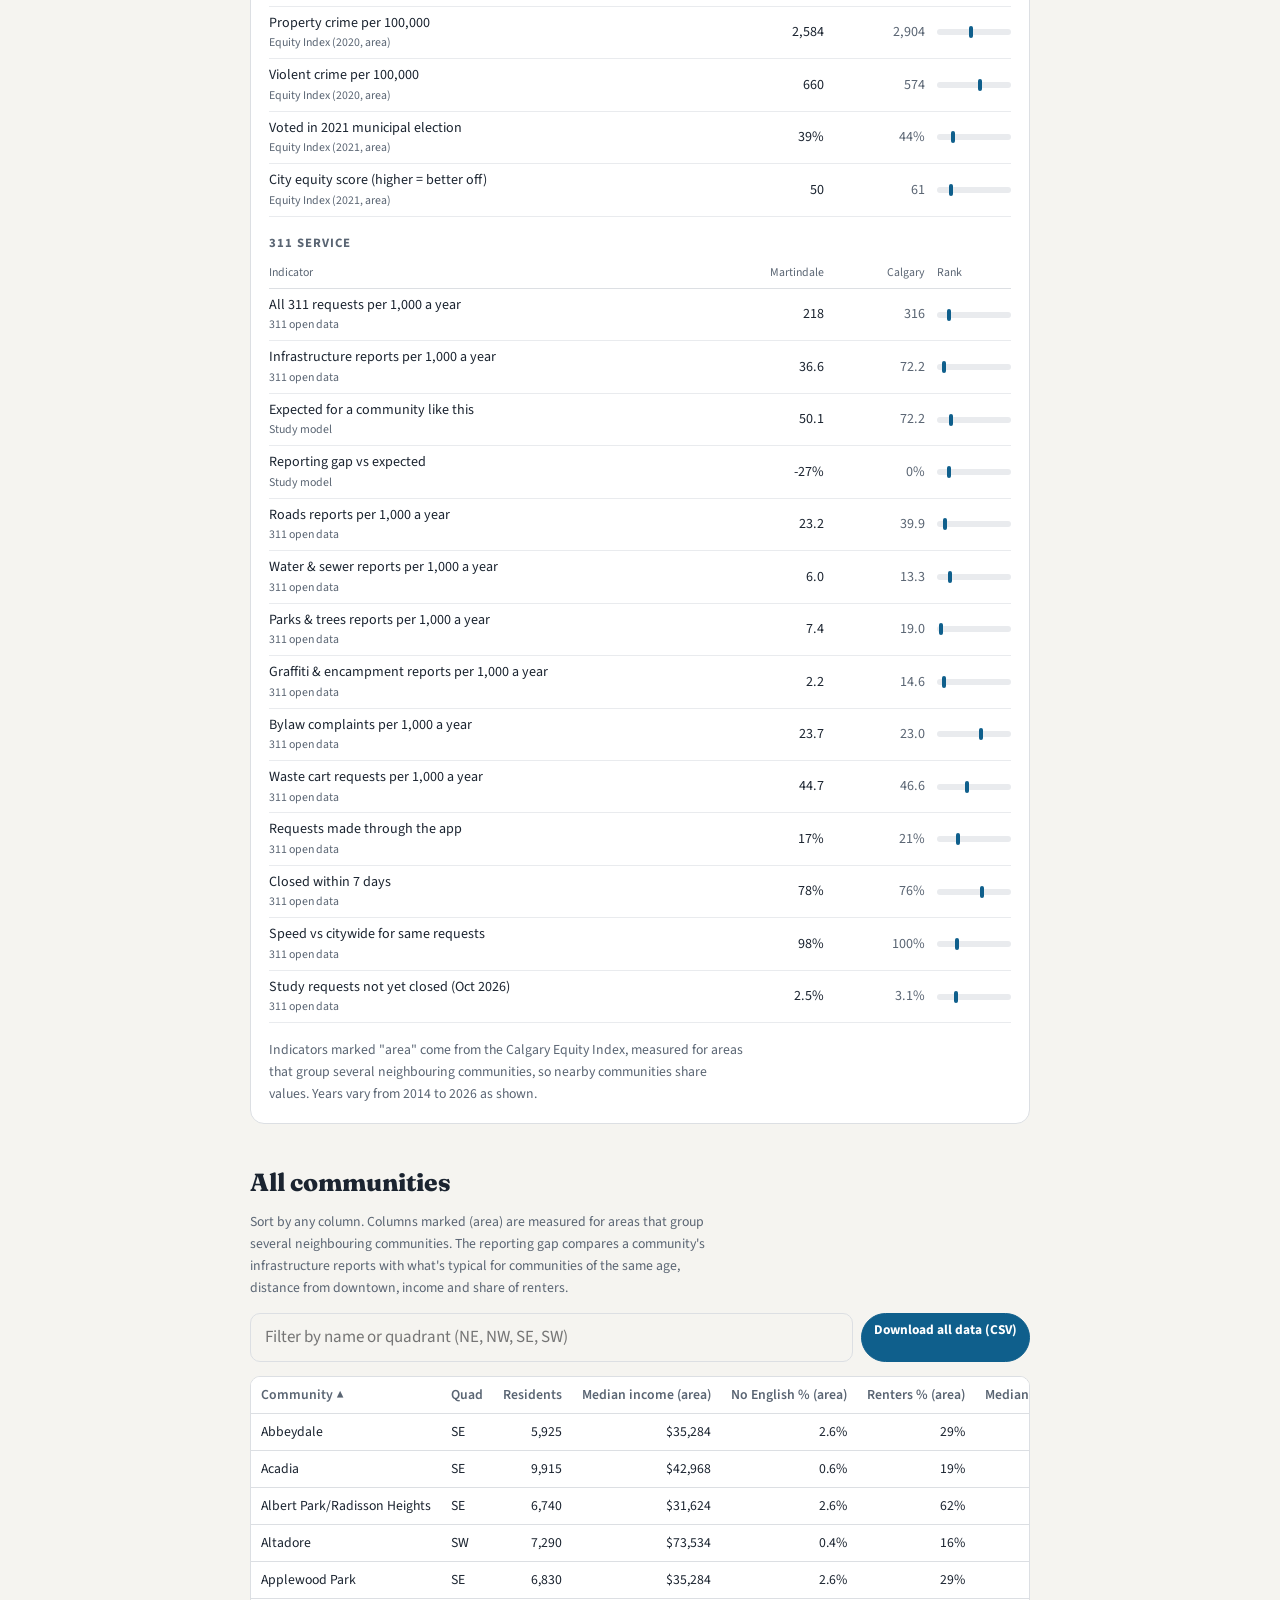
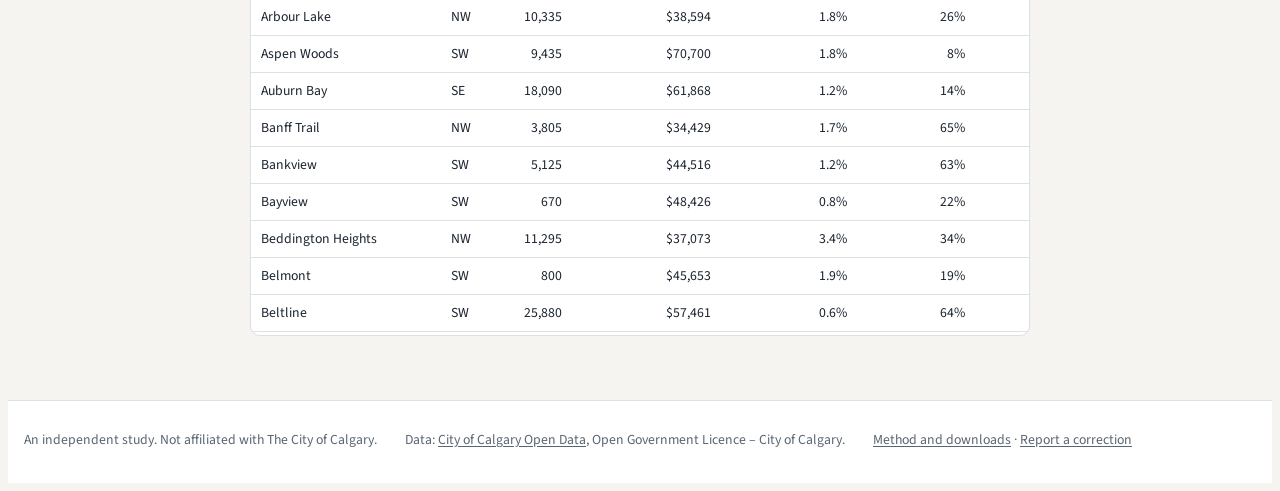
==== commit 41f6b7c7: "Growth model: count rental-building units from permits" ====
--- a/communities.html
+++ b/communities.html
@@ -48,6 +48,6 @@
 <span><a href="method.html">Method and downloads</a> · <a href="https://github.com/hassanaliarshad110/calgary-311/issues" target="_blank" rel="noopener">Report a correction</a></span>
 </div></footer>
 <div class="toast" id="toast" role="status" hidden></div>
-<script src="assets/report.js?v=07127394"></script>
+<script src="assets/report.js?v=14ca3eed"></script>
 </body>
 </html>
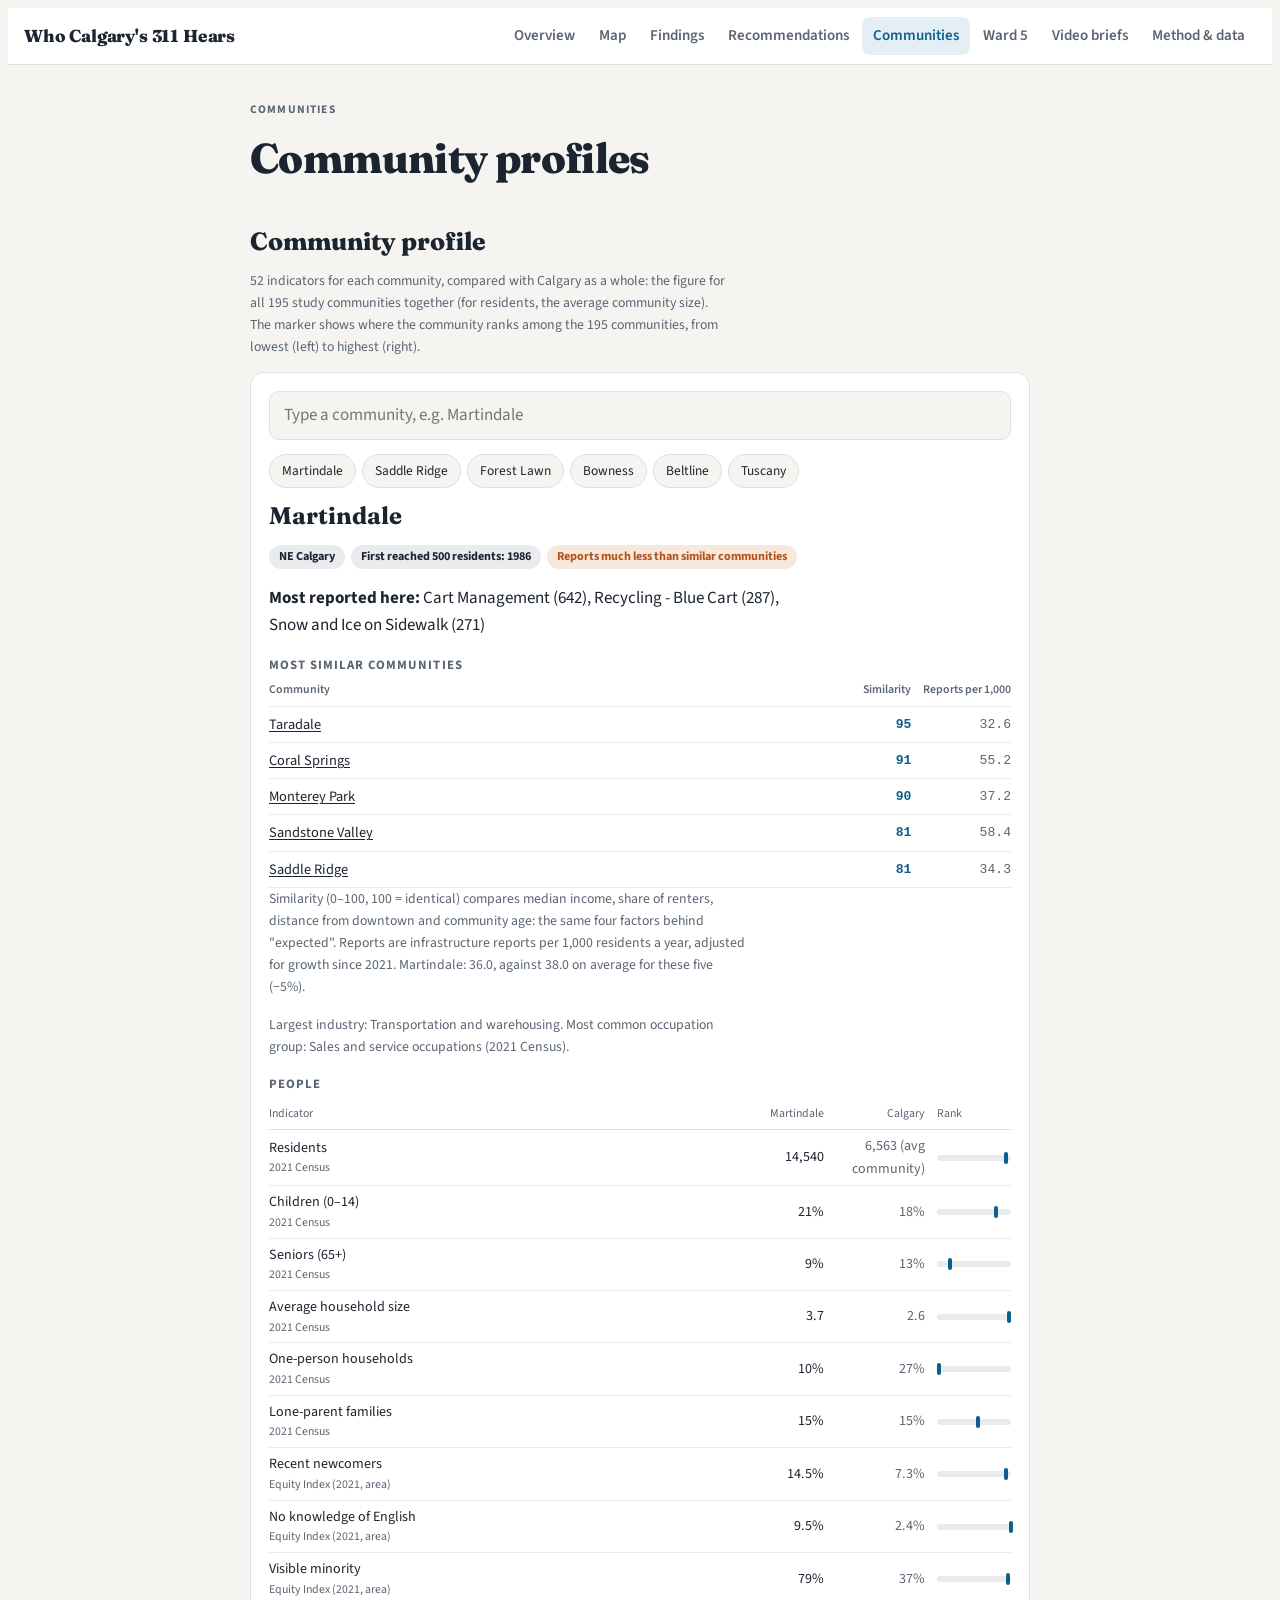
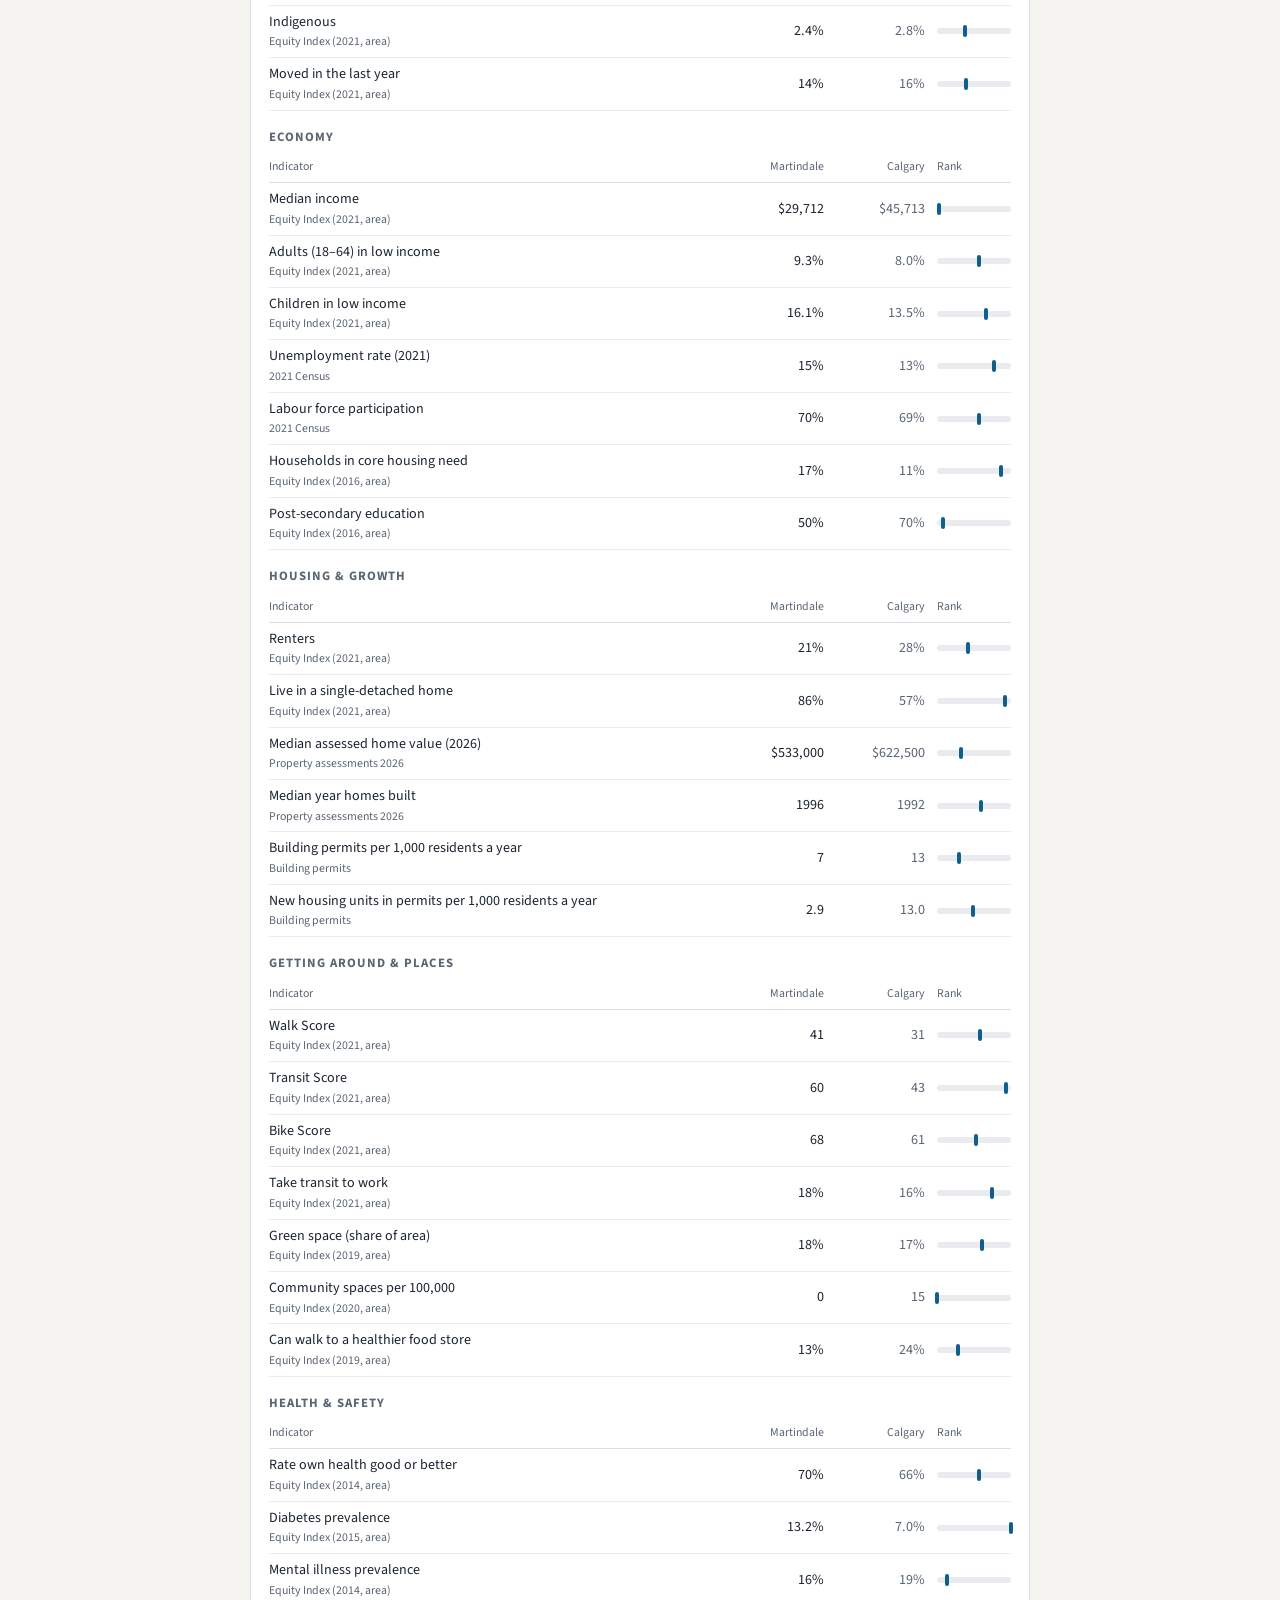
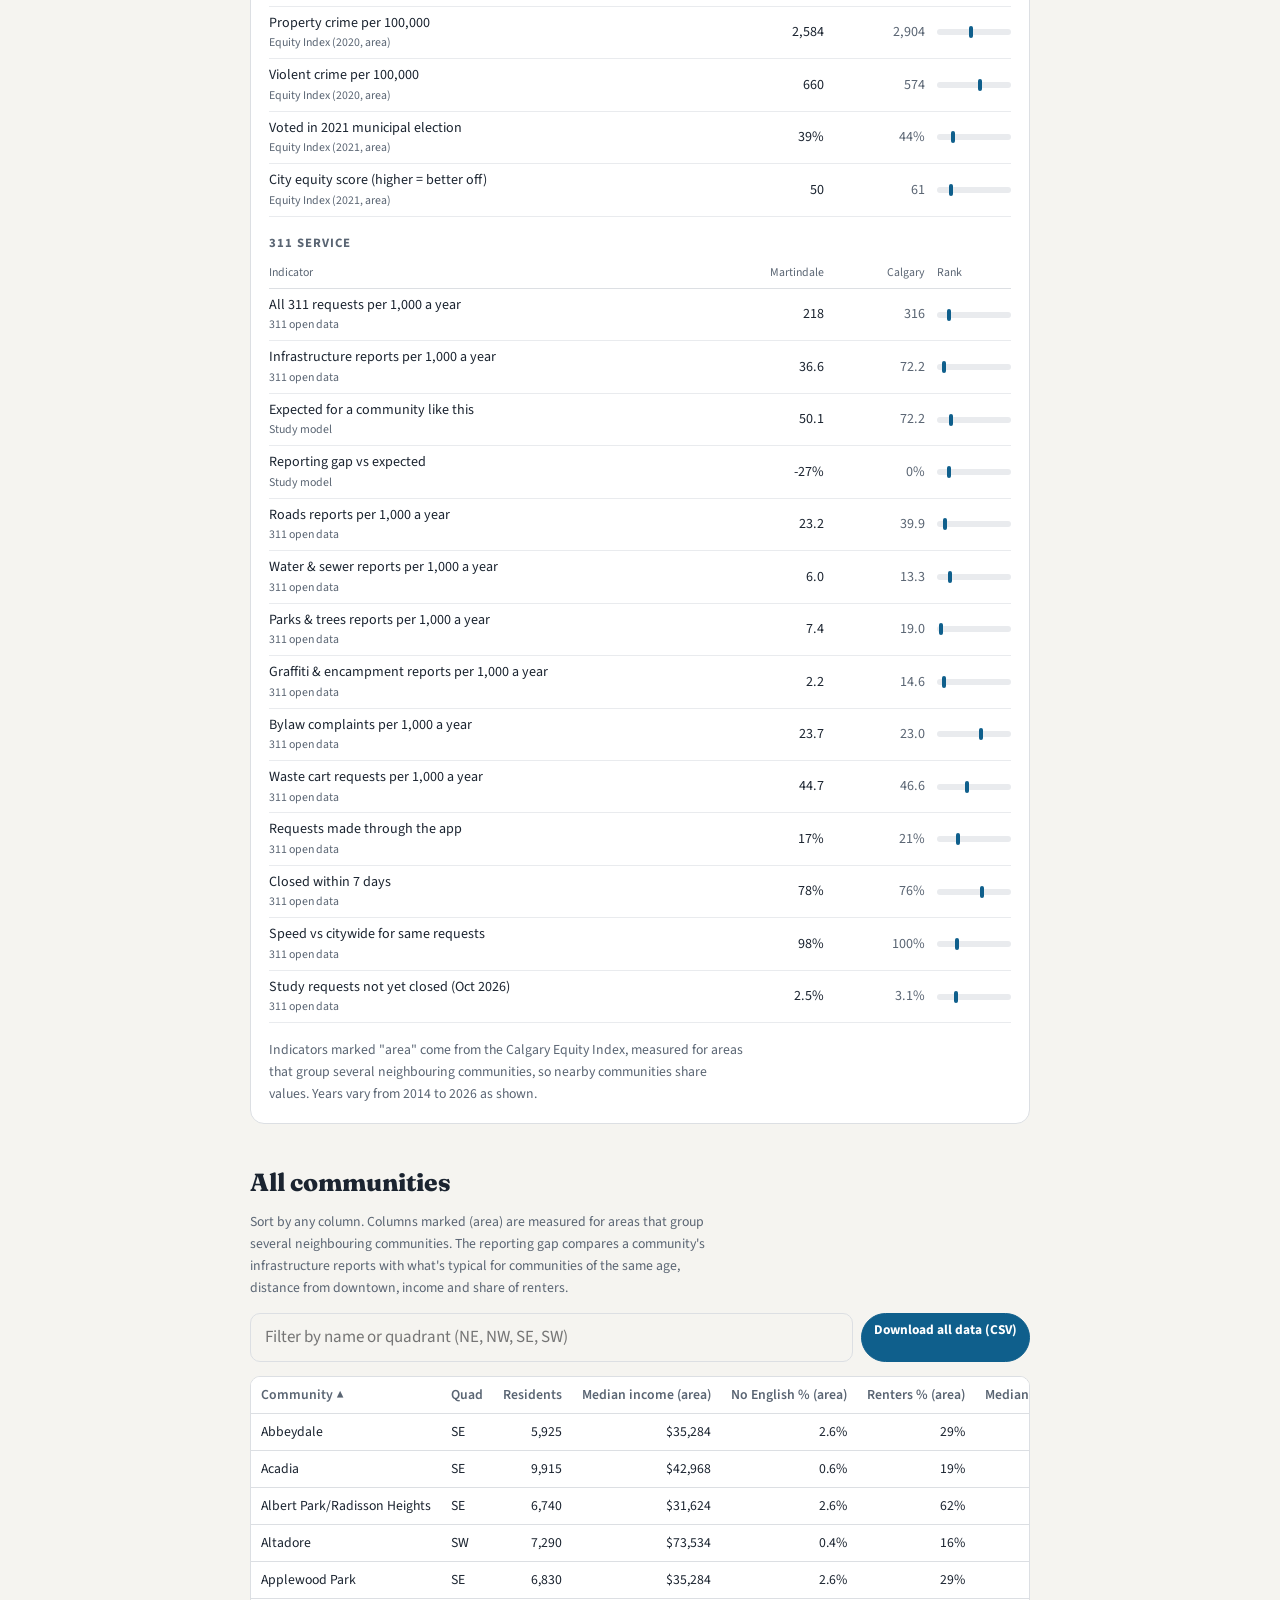
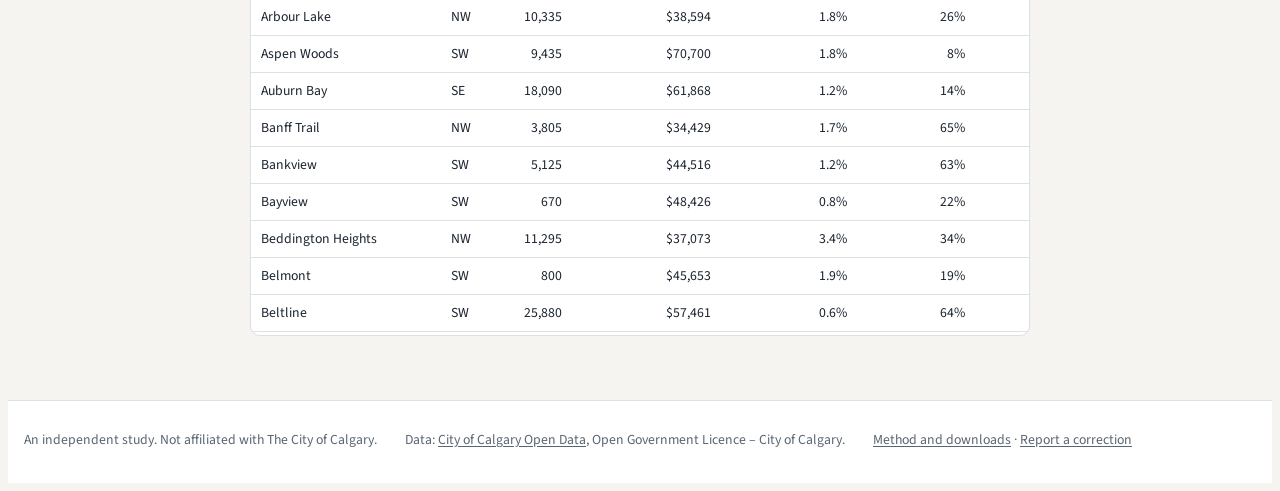
==== commit a848175a: "Add Video briefs page with the Ward 5 and 311 explainer video" ====
--- a/communities.html
+++ b/communities.html
@@ -17,7 +17,7 @@
 <link rel="stylesheet" href="assets/style.css?v=31fe4869">
 </head>
 <body>
-<nav class="nav" aria-label="Site"><div class="in"><a class="brand" href="index.html">Who Calgary's 311 Hears</a><ul><li><a class="lk" href="index.html">Overview</a></li><li><a class="lk" href="map.html">Map</a></li><li><a class="lk" href="findings.html">Findings</a></li><li><a class="lk" href="recommendations.html">Recommendations</a></li><li><a class="lk" href="communities.html" aria-current="page">Communities</a></li><li><a class="lk" href="ward5.html">Ward 5</a></li><li><a class="lk" href="method.html">Method & data</a></li></ul></div></nav>
+<nav class="nav" aria-label="Site"><div class="in"><a class="brand" href="index.html">Who Calgary's 311 Hears</a><ul><li><a class="lk" href="index.html">Overview</a></li><li><a class="lk" href="map.html">Map</a></li><li><a class="lk" href="findings.html">Findings</a></li><li><a class="lk" href="recommendations.html">Recommendations</a></li><li><a class="lk" href="communities.html" aria-current="page">Communities</a></li><li><a class="lk" href="ward5.html">Ward 5</a></li><li><a class="lk" href="videos.html">Video briefs</a></li><li><a class="lk" href="method.html">Method & data</a></li></ul></div></nav>
 <main>
 <div class="wrap" style="margin-top:28px">
   <header style="padding-top:0"><span class="label">Communities</span><h1 style="font-size:clamp(1.8rem,5vw,2.6rem)">Community profiles</h1></header>
--- a/assets/style.css
+++ b/assets/style.css
@@ -291,3 +291,7 @@
 .w5 .box h3{margin:0;font-size:1.05rem}
 .w5 .box p{margin:0}
 @media (max-width:520px){ .w5 .div li{grid-template-columns:minmax(84px,7.2rem) 1fr 3.2rem;font-size:.84rem} }
+details{border:1px solid var(--line);border-radius:12px;padding:12px 16px;background:var(--surface)}
+details summary{cursor:pointer;font-weight:700}
+details[open] summary{margin-bottom:8px}
+details p{margin:.5em 0}
